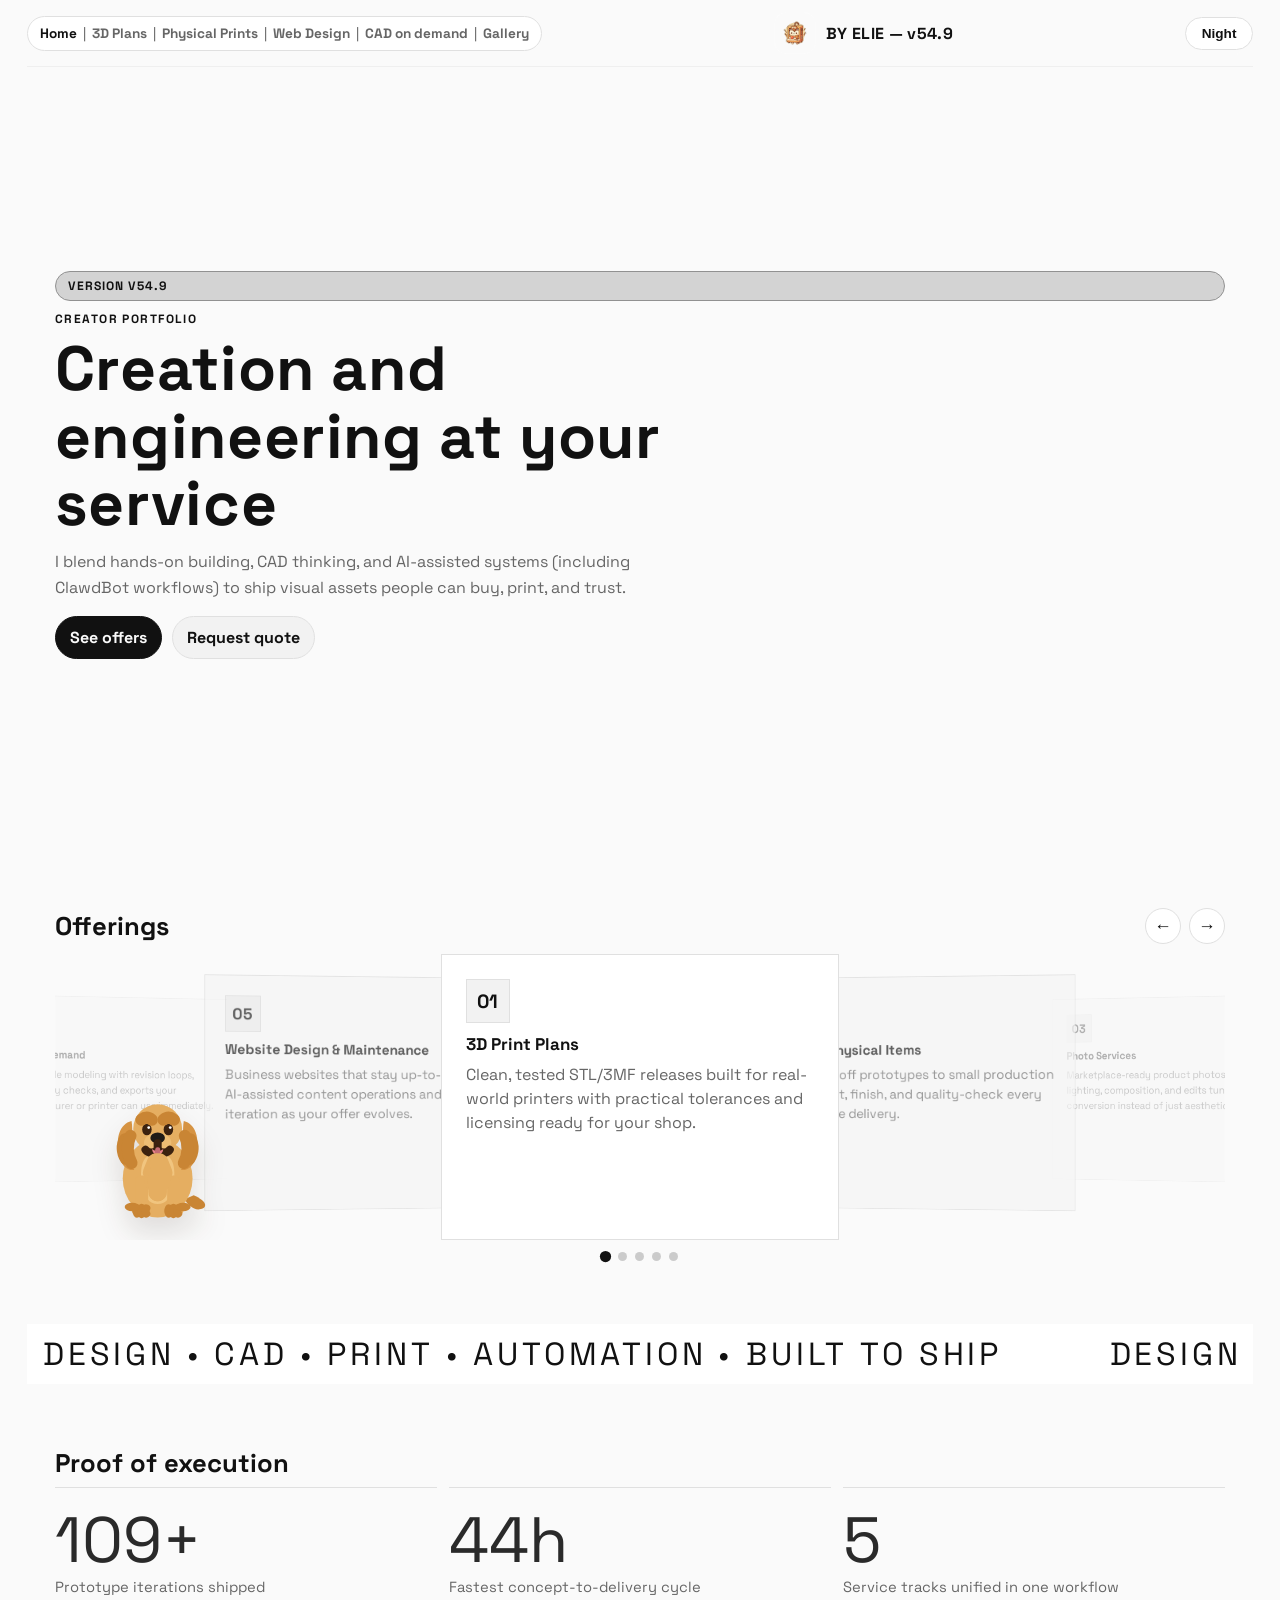
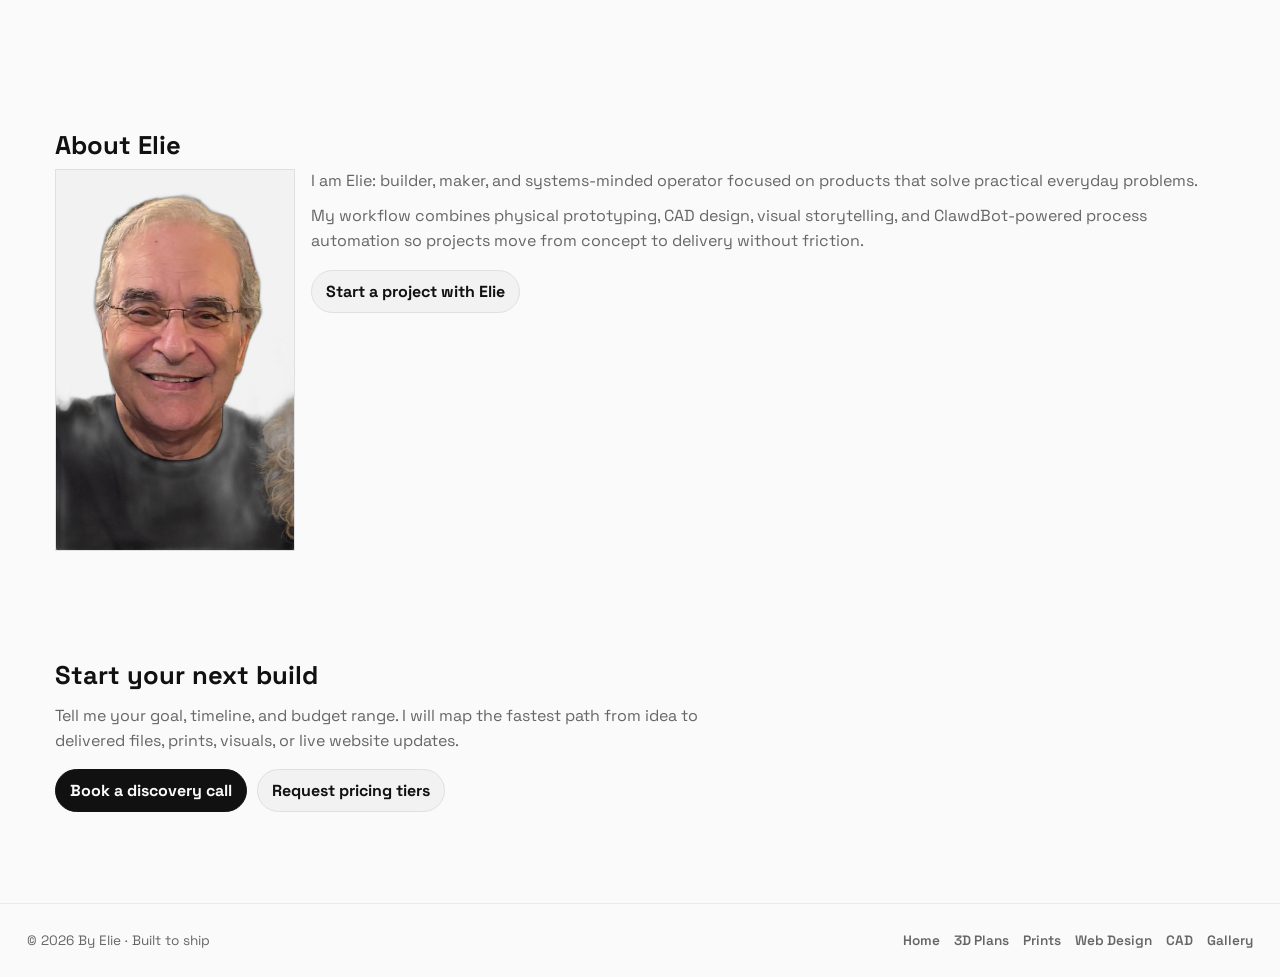
==== docs/index.html @ 4608c83d "byelie: refine spaniel pull path" ====
<!doctype html>
<html lang="en" data-theme="light">
<head>
  <meta charset="utf-8"/>
  <meta name="viewport" content="width=device-width,initial-scale=1"/>
  <title>By Elie | Creator Portfolio</title>
  <link rel="icon" type="image/png" sizes="512x512" href="./assets/byelie-logo.png" />
  <script>
    (() => {
      try {
        const saved = localStorage.getItem('byelie-theme');
        if (saved === 'light' || saved === 'dark') document.documentElement.dataset.theme = saved;
      } catch {}
    })();
  </script>
  <link rel="stylesheet" href="./shared.css?v=54.9"/>
  <link rel="stylesheet" href="./styles.css?v=54.9"/>
  <link rel="preconnect" href="https://fonts.googleapis.com">
  <link rel="preconnect" href="https://fonts.gstatic.com" crossorigin>
  <link href="https://fonts.googleapis.com/css2?family=Space+Grotesk:wght@400;500;600;700;800&display=swap" rel="stylesheet">
</head>
<body>
  <a class="skip-link" href="#main-content">Skip to content</a>
  <style>

    .brand { display:flex; align-items:center; gap:10px; }
    .site-logo { width:42px; height:42px; border-radius:12px; border:1px solid rgba(255,255,255,.22); object-fit:cover; }

    /* Hero entrance animation */
    @keyframes hero-fade-up{
      from{opacity:0;transform:translateY(18px)}
      to{opacity:1;transform:translateY(0)}
    }
    .hero .version-pill{animation:hero-fade-up .55s ease both;animation-delay:.05s}
    .hero .eyebrow{animation:hero-fade-up .55s ease both;animation-delay:.15s}
    .hero h1{animation:hero-fade-up .65s ease both;animation-delay:.26s}
    .hero .lead{animation:hero-fade-up .65s ease both;animation-delay:.4s}
    .hero .cta{animation:hero-fade-up .65s ease both;animation-delay:.55s}
    @media(prefers-reduced-motion:reduce){
      .hero .version-pill,.hero .eyebrow,.hero h1,.hero .lead,.hero .cta{animation:none}
    }
  </style>
  <header class="topbar shell">
    <nav class="version-switch" aria-label="Site navigation">
      <a class="is-active" href="./">Home</a> <span>|</span>
      <a href="./plans.html">3D Plans</a> <span>|</span>
      <a href="./prints.html">Physical Prints</a> <span>|</span>
      <a href="./web-design.html">Web Design</a> <span>|</span>
      <a href="./cad-design.html">CAD on demand</a> <span>|</span>
      <a href="./gallery.html">Gallery</a>
    </nav>
    <div class="brand"><img class="site-logo" src="./assets/byelie-logo.png" alt="By Elie logo" />BY ELIE — v54.9</div>
    <button class="theme-toggle" type="button" data-theme-toggle><span class="mode-light">Night</span><span class="mode-dark">Day</span></button>
  </header>
  <main id="main-content" class="shell">
    <section class="panel hero hero-home">
      <p class="version-pill" aria-label="Current version">Version v54.9</p>
      <p class="eyebrow">Creator Portfolio</p>
      <h1>Creation and engineering at your service</h1>
      <p class="lead">I blend hands-on building, CAD thinking, and AI-assisted systems (including ClawdBot workflows) to ship visual assets people can buy, print, and trust.</p>
      <div class="cta">
        <a class="btn primary" href="#offers">See offers</a>
        <a class="btn secondary" href="#contact">Request quote</a>
      </div>
    </section>
    <section id="offers" class="panel carousel" aria-label="Offerings carousel">
      <div class="carousel-head">
        <h2>Offerings</h2>
        <div class="carousel-controls">
          <button class="carousel-btn" data-offers-prev aria-label="Previous offering">&#8592;</button>
          <button class="carousel-btn" data-offers-next aria-label="Next offering">&#8594;</button>
        </div>
      </div>
      <div class="carousel-wrap" data-offers-wrap tabindex="0">
        <div class="carousel-track" data-offers-track>
          <article class="card carousel-item" data-offer-item data-href="./plans.html"><div class="service-logo" aria-hidden="true">01</div><h3>3D Print Plans</h3><p>Clean, tested STL/3MF releases built for real-world printers with practical tolerances and licensing ready for your shop.</p></article>
          <article class="card carousel-item" data-offer-item data-href="./prints.html"><div class="service-logo" aria-hidden="true">02</div><h3>Printed Physical Items</h3><p>From one-off prototypes to small production runs, I print, finish, and quality-check every part before delivery.</p></article>
          <article class="card carousel-item" data-offer-item data-href="./gallery.html"><div class="service-logo" aria-hidden="true">03</div><h3>Photo Services</h3><p>Marketplace-ready product photos with lighting, composition, and edits tuned for conversion instead of just aesthetics.</p></article>
          <article class="card carousel-item" data-offer-item data-href="./cad-design.html"><div class="service-logo" aria-hidden="true">04</div><h3>CAD on demand</h3><p>Idea-to-file modeling with revision loops, printability checks, and exports your manufacturer or printer can use immediately.</p></article>
          <article class="card carousel-item" data-offer-item data-href="./web-design.html"><div class="service-logo" aria-hidden="true">05</div><h3>Website Design & Maintenance</h3><p>Business websites that stay up-to-date with AI-assisted content operations and fast iteration as your offer evolves.</p></article>
        </div>
        <div class="carousel-companion" data-spaniel data-state="sleeping" aria-hidden="true">
          <svg class="spaniel-figure" viewBox="0 0 1024 1024" role="presentation" focusable="false" aria-hidden="true">
            <path d="M770 760 C860 800 875 845 820 860 C775 872 730 835 705 790 Z" fill="#C98534"/>
            <ellipse cx="512" cy="640" rx="250" ry="280" fill="#E5AE61"/>
            <path d="M420 500 C455 455 570 455 605 500 C650 560 635 720 585 790 C555 835 470 835 440 790 C390 720 375 560 420 500 Z" fill="#F1C57F"/>
            <circle cx="512" cy="285" r="175" fill="#E5AE61"/>
            <g class="spaniel-ear ear-leading">
              <path d="M325 230 C240 250 210 355 235 470 C250 540 285 585 345 580 C320 540 322 505 322 465 C322 390 338 305 325 230 Z" fill="#D69342"/>
              <path d="M278 360 C255 400 255 455 285 500" stroke="#C98534" stroke-width="12" fill="none" stroke-linecap="round"/>
              <path d="M318 335 C290 390 292 470 325 530" stroke="#C98534" stroke-width="12" fill="none" stroke-linecap="round"/>
            </g>
            <g class="spaniel-ear ear-trailing">
              <path d="M699 230 C784 250 814 355 789 470 C774 540 739 585 679 580 C704 540 702 505 702 465 C702 390 686 305 699 230 Z" fill="#D69342"/>
              <path d="M746 360 C769 400 769 455 739 500" stroke="#C98534" stroke-width="12" fill="none" stroke-linecap="round"/>
              <path d="M706 335 C734 390 732 470 699 530" stroke="#C98534" stroke-width="12" fill="none" stroke-linecap="round"/>
            </g>
            <ellipse cx="435" cy="290" rx="34" ry="42" fill="#3C220F"/>
            <ellipse cx="589" cy="290" rx="34" ry="42" fill="#3C220F"/>
            <circle cx="448" cy="276" r="10" fill="#ffffff"/>
            <circle cx="602" cy="276" r="10" fill="#ffffff"/>
            <path d="M395 220 Q435 190 470 220" stroke="#C98534" stroke-width="12" fill="none" stroke-linecap="round"/>
            <path d="M554 220 Q589 190 629 220" stroke="#C98534" stroke-width="12" fill="none" stroke-linecap="round"/>
            <ellipse cx="512" cy="385" rx="98" ry="72" fill="#EDBD74"/>
            <ellipse cx="512" cy="350" rx="52" ry="38" fill="#1F1B17"/>
            <path d="M512 388 L512 435" stroke="#3C220F" stroke-width="8" stroke-linecap="round"/>
            <path d="M512 435 C485 462 445 462 425 435" stroke="#3C220F" stroke-width="8" fill="none" stroke-linecap="round"/>
            <path d="M512 435 C539 462 579 462 599 435" stroke="#3C220F" stroke-width="8" fill="none" stroke-linecap="round"/>
            <path d="M472 430 C475 485 550 485 552 430 C535 448 490 448 472 430 Z" fill="#E9838B"/>
            <path d="M512 435 C510 450 510 465 512 478" stroke="#C46B73" stroke-width="5" fill="none" stroke-linecap="round"/>
            <rect x="352" y="620" width="92" height="250" rx="42" fill="#E5AE61"/>
            <rect x="580" y="620" width="92" height="250" rx="42" fill="#E5AE61"/>
            <ellipse cx="398" cy="870" rx="72" ry="40" fill="#E5AE61"/>
            <ellipse cx="626" cy="870" rx="72" ry="40" fill="#E5AE61"/>
            <path d="M365 855 Q355 875 365 892" stroke="#C98534" stroke-width="8" fill="none" stroke-linecap="round"/>
            <path d="M398 852 Q388 875 398 895" stroke="#C98534" stroke-width="8" fill="none" stroke-linecap="round"/>
            <path d="M431 855 Q421 875 431 892" stroke="#C98534" stroke-width="8" fill="none" stroke-linecap="round"/>
            <path d="M593 855 Q583 875 593 892" stroke="#C98534" stroke-width="8" fill="none" stroke-linecap="round"/>
            <path d="M626 852 Q616 875 626 895" stroke="#C98534" stroke-width="8" fill="none" stroke-linecap="round"/>
            <path d="M659 855 Q649 875 659 892" stroke="#C98534" stroke-width="8" fill="none" stroke-linecap="round"/>
            <ellipse cx="330" cy="845" rx="54" ry="30" fill="#C98534"/>
            <ellipse cx="694" cy="845" rx="54" ry="30" fill="#C98534"/>
            <path d="M500 525 L470 600 L505 585 L480 665 L522 648 L510 740" fill="none" stroke="#E5AE61" stroke-width="18" stroke-linecap="round" stroke-linejoin="round"/>
            <path d="M524 525 L554 600 L519 585 L544 665 L502 648 L514 740" fill="none" stroke="#E5AE61" stroke-width="18" stroke-linecap="round" stroke-linejoin="round"/>
          </svg>
          <span class="spaniel-z">z</span>
        </div>
      </div>
      <div class="carousel-dots" data-offers-dots aria-label="Offerings pagination"></div>
    </section>
    <section class="panel signature-strip" aria-label="By Elie signature statement">
      <div class="signature-marquee">
        <span>DESIGN&nbsp;•&nbsp;CAD&nbsp;•&nbsp;PRINT&nbsp;•&nbsp;AUTOMATION&nbsp;•&nbsp;BUILT&nbsp;TO&nbsp;SHIP&emsp;&emsp;&emsp;</span>
        <span aria-hidden="true">DESIGN&nbsp;•&nbsp;CAD&nbsp;•&nbsp;PRINT&nbsp;•&nbsp;AUTOMATION&nbsp;•&nbsp;BUILT&nbsp;TO&nbsp;SHIP&emsp;&emsp;&emsp;</span>
      </div>
    </section>
    <section class="panel metrics" id="proof">
      <h2>Proof of execution</h2>
      <div class="metrics-grid">
        <article class="metric"><span class="metric-value" data-count="120" data-suffix="+">0</span><span class="metric-label">Prototype iterations shipped</span></article>
        <article class="metric"><span class="metric-value" data-count="48" data-suffix="h">0</span><span class="metric-label">Fastest concept-to-delivery cycle</span></article>
        <article class="metric"><span class="metric-value" data-count="5" data-suffix="">0</span><span class="metric-label">Service tracks unified in one workflow</span></article>
      </div>
    </section>
    <section class="panel" id="about">
      <h2>About Elie</h2>
      <div class="about-grid">
        <img class="about-photo" src="./assets/elie-profile-nobg.png" alt="Portrait of Elie" loading="lazy" />
        <div class="about-text">
          <p>I am Elie: builder, maker, and systems-minded operator focused on products that solve practical everyday problems.</p>
          <p>My workflow combines physical prototyping, CAD design, visual storytelling, and ClawdBot-powered process automation so projects move from concept to delivery without friction.</p>
          <div class="cta"><a class="btn secondary" href="#contact">Start a project with Elie</a></div>
        </div>
      </div>
    </section>
    <section class="panel" id="contact">
      <h2>Start your next build</h2>
      <p class="lead">Tell me your goal, timeline, and budget range. I will map the fastest path from idea to delivered files, prints, visuals, or live website updates.</p>
      <div class="cta"><a class="btn primary" href="mailto:">Book a discovery call</a><a class="btn secondary" href="./plans.html">Request pricing tiers</a></div>
    </section>
  </main>
  <footer class="site-footer">
    <div class="shell">
      <p class="footer-note">© 2026 By Elie &middot; Built to ship</p>
      <nav class="footer-nav" aria-label="Footer navigation">
        <a href="./">Home</a>
        <a href="./plans.html">3D Plans</a>
        <a href="./prints.html">Prints</a>
        <a href="./web-design.html">Web Design</a>
        <a href="./cad-design.html">CAD</a>
        <a href="./gallery.html">Gallery</a>
      </nav>
    </div>
  </footer>
  <script>
    const root=document.documentElement;
    const key='byelie-theme';
    const btn=document.querySelector('[data-theme-toggle]');
    btn?.addEventListener('click',()=>{
      root.dataset.theme=root.dataset.theme==='light'?'dark':'light';
      localStorage.setItem(key,root.dataset.theme);
    });

    const offersWrap=document.querySelector('[data-offers-wrap]');
    const offersTrack=document.querySelector('[data-offers-track]');
    const offerItems=Array.from(document.querySelectorAll('[data-offer-item]'));
    const offersDots=document.querySelector('[data-offers-dots]');
    const prevBtn=document.querySelector('[data-offers-prev]');
    const nextBtn=document.querySelector('[data-offers-next]');
    const spaniel=document.querySelector('[data-spaniel]');
    const spanielSleepText=spaniel?.querySelector('.spaniel-z');

    if(offersWrap && offersTrack && offerItems.length){
      offersWrap.classList.add('is-enhanced');
      let activeIndex=0;
      const total=offerItems.length;
      let currentProfile=null;
      const wrapIndex=(n)=>((n%total)+total)%total;
      const relOffset=(index)=>{
        let d=index-activeIndex;
        if(d>total/2) d-=total;
        if(d<-total/2) d+=total;
        return d;
      };

      const updateDots=()=> {
        offersDots?.querySelectorAll('.carousel-dot').forEach((dot,i)=>{
          const on=i===activeIndex;
          dot.classList.toggle('is-active',on);
          dot.setAttribute('aria-current',on?'true':'false');
        });
      };

      const profile=()=>{
        const wrapWidth=Math.max(offersWrap.clientWidth,280);
        const viewportHeight=window.innerHeight||900;
        const compact=wrapWidth<560;
        const medium=wrapWidth<900;
        const cardWidth=compact
          ? Math.max(240,wrapWidth-20)
          : medium
            ? Math.min(Math.max(wrapWidth*0.64,300),wrapWidth-48)
            : Math.min(Math.max(wrapWidth*0.34,320),620);
        const cardHeight=Math.round(
          Math.min(
            Math.max(cardWidth*(compact?0.82:0.72),240),
            viewportHeight*(compact?0.42:0.5),
            medium?360:430
          )
        );
        offersWrap.style.setProperty('--carousel-card-width',`${Math.round(cardWidth)}px`);
        offersWrap.style.setProperty('--carousel-card-height',`${cardHeight}px`);
        offersWrap.style.setProperty('--carousel-height',`${cardHeight}px`);
        offersWrap.style.setProperty('--carousel-perspective',`${Math.max(1200,Math.round(wrapWidth*2.6))}px`);
        return {
          wrapWidth,
          cardWidth,
          cardHeight,
          spanielWidth:Math.round(Math.min(Math.max(cardHeight*.62,84),188)),
          tx:Math.round(Math.min(wrapWidth*(compact?0.34:medium?0.33:0.29),cardWidth*(compact?0.42:medium?0.56:0.72))),
          tz:Math.round(Math.min(Math.max(cardWidth*(compact?0.2:medium?0.25:0.33),72),220)),
          ry:compact?12:medium?16:18,
          scStep:compact?0.1:medium?0.12:0.15,
          minScale:compact?0.76:medium?0.68:0.62,
          minOpacity:compact?0.26:0.2,
          maxDepth:compact?1:2
        };
      };

      const render=()=>{
        const p=profile();
        currentProfile=p;
        offersTrack.style.transform='none';
        offerItems.forEach((item,index)=>{
          const off=relOffset(index);
          const abs=Math.abs(off);
          const tx=off*p.tx;
          const tz=-abs*p.tz;
          const ry=off*-p.ry;
          const sc=Math.max(p.minScale,1-abs*p.scStep);
          item.style.transform=`translateX(-50%) translateX(${tx}px) translateZ(${tz}px) rotateY(${ry}deg) scale(${sc})`;
          item.style.opacity=abs>p.maxDepth?'0':String(Math.max(p.minOpacity,1-abs*.34));
          item.style.zIndex=String(40-abs*10);
          item.classList.toggle('is-active',off===0);
        });
        updateDots();
      };

      const motionQuery=window.matchMedia('(prefers-reduced-motion: reduce)');
      let companionStopped=false;
      let companionAnimating=false;
      let companionTimer=null;
      const companionTimeouts=new Set();
      const queueCompanion=(fn,delay)=>{
        const id=window.setTimeout(()=>{
          companionTimeouts.delete(id);
          fn();
        },delay);
        companionTimeouts.add(id);
        return id;
      };
      const clearCompanionTimeouts=()=>{
        companionTimeouts.forEach((id)=>window.clearTimeout(id));
        companionTimeouts.clear();
      };
      const setSpanielState=(state)=>{
        if(!spaniel) return;
        spaniel.dataset.state=state;
      };
      const setSpanielSleepUi=({showText=false,canWake=false,text='Zzzz'}={})=>{
        if(!spaniel) return;
        spaniel.dataset.showSleepText=showText?'true':'false';
        spaniel.dataset.canWake=canWake?'true':'false';
        if(spanielSleepText) spanielSleepText.textContent=text;
      };
      const setSpanielX=(value)=>{
        if(!spaniel) return;
        spaniel.style.setProperty('--companion-x',`${Math.round(value)}px`);
      };
      const restSpaniel=({showText=false,canWake=false}={})=>{
        clearCompanionTimeouts();
        companionAnimating=false;
        setSpanielX(0);
        setSpanielState('sleeping');
        setSpanielSleepUi({showText,canWake});
      };
      const stopSpaniel=()=>{
        if(companionStopped) return;
        companionStopped=true;
        if(companionTimer!==null){
          window.clearInterval(companionTimer);
          companionTimer=null;
        }
        restSpaniel({showText:true,canWake:true});
      };
      const wakeSpaniel=()=>{
        if(!spaniel || !companionStopped) return;
        companionStopped=false;
        setSpanielSleepUi({showText:false,canWake:false});
        if(companionTimer===null && !motionQuery.matches){
          companionTimer=window.setInterval(runSpanielCycle,5000);
        }
        runSpanielCycle();
      };

      const setActive=(i)=>{
        activeIndex=wrapIndex(i);
        render();
      };

      /* Build dots */
      if(offersDots){
        offersDots.innerHTML='';
        offerItems.forEach((item,index)=>{
          const dot=document.createElement('button');
          dot.type='button';
          dot.className='carousel-dot';
          const label=item.querySelector('h3')?.textContent||`offer ${index+1}`;
          dot.setAttribute('aria-label',`Show ${label}`);
          dot.addEventListener('click',()=>setActive(index));
          offersDots.append(dot);
        });
      }

      prevBtn?.addEventListener('click',()=>setActive(activeIndex-1));
      nextBtn?.addEventListener('click',()=>setActive(activeIndex+1));

      /* Keyboard navigation */
      offersWrap.addEventListener('keydown',(e)=>{
        if(e.key==='ArrowLeft'){e.preventDefault();setActive(activeIndex-1);}
        if(e.key==='ArrowRight'){e.preventDefault();setActive(activeIndex+1);}
      });

      let wheelDeltaX=0;
      let wheelResetTimer=null;
      const carouselInView=()=>{
        const r=offersWrap.getBoundingClientRect();
        const vh=window.innerHeight||document.documentElement.clientHeight;
        return r.top < vh*0.8 && r.bottom > vh*0.2;
      };
      const spanielPushX=()=>{
        const p=currentProfile || profile();
        const baseLeft=14;
        const centerCardLeft=(p.wrapWidth-p.cardWidth)/2;
        const targetLeft=Math.min(
          p.wrapWidth-p.spanielWidth-baseLeft-8,
          Math.max(baseLeft,centerCardLeft-p.spanielWidth+12)
        );
        return Math.max(0,targetLeft-baseLeft);
      };
      const runSpanielCycle=()=>{
        if(!spaniel || companionStopped || companionAnimating || motionQuery.matches || document.hidden || !carouselInView()) return;
        companionAnimating=true;
        setSpanielState('pulling');
        setSpanielSleepUi({showText:false,canWake:false});
        setSpanielX(spanielPushX());
        queueCompanion(()=>{
          if(companionStopped) return;
          setSpanielState('dragging');
          setActive(activeIndex+1);
          setSpanielX(0);
        },1020);
        queueCompanion(()=>{
          companionAnimating=false;
          setSpanielState('sleeping');
        },1480);
      };
      spaniel?.addEventListener('pointerdown',(e)=>{
        if(!companionStopped) return;
        e.preventDefault();
        e.stopPropagation();
        wakeSpaniel();
      });
      spaniel?.addEventListener('touchstart',(e)=>{
        if(!companionStopped) return;
        e.preventDefault();
        e.stopPropagation();
        wakeSpaniel();
      },{passive:false});
      offersWrap.addEventListener('wheel',(e)=>{
        if(!carouselInView()) return;
        const mostlyHorizontal = Math.abs(e.deltaX) > Math.abs(e.deltaY) * 1.35;
        const horizontalIntent = mostlyHorizontal || (e.shiftKey && Math.abs(e.deltaY)>0);
        if(!horizontalIntent) return;
        e.preventDefault();
        wheelDeltaX += mostlyHorizontal ? e.deltaX : e.deltaY;
        if(Math.abs(wheelDeltaX) > 34){
          setActive(activeIndex + (wheelDeltaX > 0 ? 1 : -1));
          wheelDeltaX = 0;
        }
        clearTimeout(wheelResetTimer);
        wheelResetTimer=setTimeout(()=>{wheelDeltaX=0;},120);
      },{passive:false});

      let touchStartX=null;
      offersWrap.addEventListener('touchstart',(e)=>{touchStartX=e.touches[0]?.clientX??null;},{passive:true});
      offersWrap.addEventListener('touchstart',(e)=>{
        if(!e.target.closest('[data-spaniel]')) stopSpaniel();
      },{passive:true});
      offersWrap.addEventListener('touchend',(e)=>{
        if(touchStartX===null) return;
        const endX=e.changedTouches[0]?.clientX??touchStartX;
        const dx=endX-touchStartX;
        if(Math.abs(dx)>32) setActive(activeIndex+(dx<0?1:-1));
        touchStartX=null;
      },{passive:true});

      /* Mouse / pointer drag (desktop) */
      let pointerStartX=null;
      let pointerDragging=false;
      let dragMoved=false;
      offersWrap.addEventListener('pointerdown',(e)=>{
        if(e.pointerType==='mouse' && e.button!==0) return;
        if(!e.target.closest('[data-spaniel]')) stopSpaniel();
        pointerStartX=e.clientX;
        pointerDragging=true;
        dragMoved=false;
        offersWrap.classList.add('is-dragging');
      });
      offersWrap.addEventListener('pointermove',(e)=>{
        if(!pointerDragging || pointerStartX===null) return;
        const dx=e.clientX-pointerStartX;
        if(Math.abs(dx)>8) dragMoved=true;
      });
      offersWrap.addEventListener('pointerup',(e)=>{
        if(!pointerDragging || pointerStartX===null) return;
        const dx=e.clientX-pointerStartX;
        if(Math.abs(dx)>28) setActive(activeIndex+(dx<0?1:-1));
        pointerStartX=null;
        pointerDragging=false;
        offersWrap.classList.remove('is-dragging');
      });
      offersWrap.addEventListener('pointerleave',()=>{
        pointerStartX=null;
        pointerDragging=false;
        offersWrap.classList.remove('is-dragging');
      });
      offersWrap.addEventListener('pointercancel',()=>{
        pointerStartX=null;
        pointerDragging=false;
        offersWrap.classList.remove('is-dragging');
      });

      offerItems.forEach((item, index)=>{
        item.addEventListener('click',(e)=>{
          if(dragMoved) return;
          const off=relOffset(index);
          if(off !== 0) {
            e.preventDefault();
            setActive(index);
            return;
          }
          const interactive=e.target.closest('a,button,input,textarea,select,label');
          if(interactive) return;
          const href=item.dataset.href || item.querySelector('a[href]')?.getAttribute('href');
          if(href) window.location.href=href;
        });
      });

      window.addEventListener('resize',render);
      if('ResizeObserver' in window){
        const resizeObserver=new ResizeObserver(render);
        resizeObserver.observe(offersWrap);
      }
      render();
      setSpanielSleepUi({showText:false,canWake:false});
      if(spaniel && !motionQuery.matches){
        companionTimer=window.setInterval(runSpanielCycle,5000);
      } else {
        restSpaniel();
      }
    }

    const metricEls=[...document.querySelectorAll('.metric-value')];
    if(metricEls.length){
      const runCounter=(el)=>{
        const target=parseInt(el.dataset.count||'0',10);
        const suffix=el.dataset.suffix||'';
        const duration=900;
        const start=performance.now();
        const tick=(now)=>{
          const p=Math.min(1,(now-start)/duration);
          const eased=1-Math.pow(1-p,3);
          el.textContent=`${Math.round(target*eased)}${suffix}`;
          if(p<1) requestAnimationFrame(tick);
        };
        requestAnimationFrame(tick);
      };
      const io=new IntersectionObserver((entries)=>{
        entries.forEach((entry)=>{
          if(!entry.isIntersecting) return;
          runCounter(entry.target);
          io.unobserve(entry.target);
        });
      },{threshold:.45});
      metricEls.forEach((el)=>io.observe(el));
    }
  </script>
</body></html>
---- docs/shared.css ----
:root {
  --bg:#0e0e0e;
  --surface:#1c1c1c;
  --surface-2:#252525;
  --text:#f0f0f0;
  --muted:#a8a8a8;
  --line:#303030;
  --brand:#f0f0f0;
  --brand-2:#909090;
  --accent:#252525;
  --btn-primary-fg:#0e0e0e;
  --radius:0;
  --page-gutter:clamp(12px,2.1vw,28px);
  --panel-inline:clamp(16px,2.2vw,28px);
  --panel-block:clamp(24px,5dvh,60px);
  --hero-min-height:clamp(420px,calc(100dvh - 118px),760px);
}
html[data-theme="light"]{
  --bg:#fafafa;
  --surface:#ffffff;
  --surface-2:#f2f2f2;
  --text:#111111;
  --muted:#666666;
  --line:#e0e0e0;
  --brand:#111111;
  --brand-2:#666666;
  --accent:#e0e0e0;
  --btn-primary-fg:#ffffff;
}
*{box-sizing:border-box}
html,body{max-width:100%;overflow-x:clip}
body{
  margin:0;
  font-family:"Space Grotesk",Inter,ui-sans-serif,system-ui,-apple-system,sans-serif;
  color:var(--text);
  background:var(--bg);
}
.panel{
  padding:var(--panel-block) var(--panel-inline);
}
.panel > *{position:relative;z-index:1}
.skip-link{position:absolute;left:12px;top:-42px;z-index:99;background:var(--text);color:var(--bg);padding:8px 12px;border-radius:999px;text-decoration:none;font-weight:700}
.skip-link:focus{top:10px}
.shell{width:min(1480px,calc(100dvw - (var(--page-gutter) * 2)));margin:auto}
.topbar{
  position:sticky;top:0;z-index:20;
  display:flex;gap:10px;align-items:center;justify-content:space-between;
  padding:12px 0;
  backdrop-filter:blur(10px);
  background:color-mix(in srgb,var(--bg) 76%,transparent);
  border-bottom:1px solid color-mix(in srgb,var(--line) 45%,transparent);
}
.brand{font-weight:800;letter-spacing:.02em}
.version-switch,.theme-toggle{border:1px solid var(--line);border-radius:999px;background:var(--surface);padding:8px 12px;font-size:.85rem;color:var(--text)}
.version-switch{display:inline-flex;gap:6px;align-items:center}
.version-switch a{text-decoration:none;color:var(--muted);font-weight:700}
.version-switch a.is-active{color:var(--brand)}
.version-switch span{color:var(--muted)}

html[data-theme="light"] .mode-dark { display: none; }
html[data-theme="dark"] .mode-light { display: none; }
.theme-toggle { font-weight: 700; width: 68px; text-align: center; }

main{padding:clamp(12px,2dvh,18px) 0 clamp(30px,5dvh,42px);display:grid;gap:clamp(14px,2dvh,20px)}
.eyebrow{margin:0 0 8px;font-size:.75rem;text-transform:uppercase;letter-spacing:.12em;color:var(--brand);font-weight:800}
.version-pill{
  margin:0 0 10px;
  display:inline-flex;
  align-items:center;
  gap:6px;
  padding:6px 12px;
  border-radius:999px;
  border:1px solid color-mix(in srgb,var(--brand) 38%,var(--line));
  background:color-mix(in srgb,var(--brand) 14%,var(--surface-2));
  color:var(--text);
  font-size:.76rem;
  font-weight:800;
  letter-spacing:.08em;
  text-transform:uppercase;
}
h1{margin:0;line-height:1.08;font-size:clamp(2rem,4vw,3.2rem);max-width:18ch}
h2{margin:0 0 8px;font-size:clamp(1.25rem,2vw,1.8rem)}
.lead{margin:12px 0 0;color:var(--muted);max-width:68ch;line-height:1.58}
.cta{display:flex;gap:10px;flex-wrap:wrap;margin-top:16px}
.btn{display:inline-flex;text-decoration:none;padding:10px 14px;border-radius:999px;border:1px solid var(--line);font-weight:700;transition:transform .14s ease,box-shadow .14s ease,background-color .14s ease}
.btn.primary{
  background-color:var(--text);
  color:var(--bg);
  border-color:var(--text);
}
.btn.secondary{background:var(--surface-2);color:var(--text)}
.btn:hover{transform:translateY(-1px);box-shadow:0 10px 22px rgba(0,0,0,.15)}
.grid{display:grid;gap:12px;grid-template-columns:repeat(2,1fr)}
.carousel-head{display:flex;align-items:center;justify-content:space-between;gap:10px;margin-bottom:10px}
.carousel-head h2{margin:0}
.carousel-controls{display:flex;gap:8px;justify-content:flex-end}
.carousel-btn{
  display:inline-flex;align-items:center;justify-content:center;
  width:36px;height:36px;padding:0;
  border-radius:999px;
  border:1px solid var(--line);
  background:var(--surface);
  color:var(--text);
  font-size:1.1rem;
  cursor:pointer;
  transition:transform .14s ease,background-color .14s ease,box-shadow .14s ease;
}
.carousel-btn:hover{background:var(--surface-2);transform:translateY(-1px);box-shadow:0 4px 14px rgba(0,0,0,.14)}
.carousel-wrap{
  position:relative;
  overflow-x:auto;
  overflow-y:hidden;
  touch-action:pan-y;
  -webkit-overflow-scrolling:touch;
  cursor:grab;
}
.carousel-wrap.is-dragging{cursor:grabbing;}
.carousel-track{
  display:flex;
  gap:12px;
  width:max-content;
  min-width:100%;
  padding:0 2px;
}
.carousel-item{
  position:relative;
  width:var(--carousel-card-width,min(440px,calc(100% - 20px)));
  max-width:var(--carousel-card-width,min(440px,calc(100% - 20px)));
  min-height:var(--carousel-card-height,220px);
  transition:transform .42s cubic-bezier(.22,.65,.2,1),opacity .24s ease,filter .24s ease;
  pointer-events:auto;
  flex:0 0 var(--carousel-card-width,min(440px,calc(100% - 20px)));
  transform-origin:50% 40%;
  text-decoration:none;
  color:inherit;
  cursor:pointer;
}
.carousel-wrap.is-enhanced{
  height:var(--carousel-height,clamp(240px,52vw,340px));
  perspective:var(--carousel-perspective,1700px);
  transform-style:preserve-3d;
  overflow:hidden;
  isolation:isolate;
}
.carousel-wrap.is-enhanced .carousel-track{
  position:relative;
  height:100%;
  width:100%;
  transform-style:preserve-3d;
  display:block;
  min-width:0;
  padding:0;
}
.carousel-wrap.is-enhanced .carousel-item{
  position:absolute;
  top:0;
  left:50%;
  height:100%;
  min-height:0;
  pointer-events:none;
  flex:none;
}
.carousel-wrap.is-enhanced .carousel-item.is-active{pointer-events:auto}
.carousel-wrap.is-enhanced .carousel-companion{
  position:absolute;
  left:14px;
  bottom:8px;
  width:clamp(84px,calc(var(--carousel-card-height,220px) * .62),188px);
  height:clamp(68px,calc(var(--carousel-card-height,220px) * .5),150px);
  transform:translate3d(var(--companion-x,0px),0,0);
  transition:transform .42s cubic-bezier(.22,.65,.2,1),opacity .24s ease;
  transform-origin:18% 88%;
  z-index:55;
  pointer-events:none;
  overflow:visible;
}
.carousel-wrap.is-enhanced .carousel-companion[data-state="pulling"]{
  transition-duration:.63s,.24s;
}
.carousel-wrap.is-enhanced .carousel-companion[data-state="dragging"]{
  transition-duration:.42s,.24s;
}
.carousel-wrap.is-enhanced .carousel-companion[data-can-wake="true"]{
  pointer-events:auto;
  cursor:pointer;
}
.carousel-companion .spaniel-figure{
  display:block;
  width:100%;
  height:100%;
  overflow:visible;
  object-fit:contain;
  object-position:left bottom;
  filter:drop-shadow(0 16px 14px rgba(40,24,10,.12));
}
.carousel-companion .spaniel-figure *{
  vector-effect:non-scaling-stroke;
}
.carousel-companion .spaniel-ear{
  transform-box:fill-box;
  transform-origin:18% 10%;
}
.carousel-companion .spaniel-ear.ear-trailing{
  transform-origin:14% 10%;
}
.carousel-companion[data-state="dragging"] .spaniel-ear.ear-trailing{
  animation:spaniel-ear-flick .42s ease-in-out both;
}
.carousel-companion .spaniel-z{
  position:absolute;
  right:-2%;
  top:6%;
  font-size:clamp(.86rem,1.8vw,1.12rem);
  font-weight:800;
  letter-spacing:.08em;
  color:color-mix(in srgb,var(--brand) 72%,white 28%);
  opacity:0;
}
.carousel-companion[data-state="sleeping"][data-show-sleep-text="true"] .spaniel-z{
  opacity:1;
}
.carousel-companion[data-state="pulling"] .spaniel-z,
.carousel-companion[data-state="dragging"] .spaniel-z,
.carousel-companion[data-state="returning"] .spaniel-z{
  opacity:0;
}
@keyframes spaniel-ear-flick{
  0%{transform:rotate(0deg)}
  50%{transform:rotate(-78deg) translateY(-6px)}
  100%{transform:rotate(0deg)}
}
.carousel-item .btn{margin-top:12px}
.carousel-item.is-active{pointer-events:auto}
.carousel-item:not(.is-active){filter:saturate(.88) brightness(.96)}
.carousel-item:focus-visible{outline:2px solid color-mix(in srgb,var(--brand) 70%,white 30%);outline-offset:2px}
.card-link-label{
  margin:12px 0 0;
  font-weight:800;
  letter-spacing:.01em;
  color:color-mix(in srgb,var(--brand) 82%,var(--text) 18%);
}
.carousel-item,.carousel-item *{-webkit-user-select:none;user-select:none}
.no-select,.no-select *{-webkit-user-select:none!important;user-select:none!important}
.carousel-dots{display:flex;gap:8px;justify-content:center;margin-top:12px}
.carousel-dot{
  width:9px;
  height:9px;
  padding:0;
  border-radius:999px;
  border:0;
  background:color-mix(in srgb,var(--muted) 45%,transparent);
  opacity:.7;
  transition:transform .16s ease,opacity .16s ease,background-color .16s ease;
  cursor:pointer;
}
.carousel-dot.is-active{opacity:1;transform:scale(1.25);background:var(--brand)}
.card{
  padding:24px;
  background:var(--surface);
  border:1px solid var(--line);
}
.card h3{margin:0 0 8px;font-size:1.06rem}
.card p{margin:0;color:var(--muted);line-height:1.5}
.card .btn{margin-top:10px}
.service-logo{
  width:44px;height:44px;border-radius:0;
  display:inline-flex;align-items:center;justify-content:center;
  margin-bottom:10px;font-size:1.2rem;font-weight:700;
  background:var(--surface-2);
  border:1px solid var(--line);
  color:var(--brand);
  letter-spacing:.04em;
}
.about-grid{display:grid;grid-template-columns:240px 1fr;gap:16px;align-items:start}
.about-photo{width:100%;border-radius:0;border:1px solid var(--line);display:block;background:var(--surface-2)}
.about-text p{margin:0 0 10px;color:var(--muted);line-height:1.55}
.hero{position:relative;overflow:hidden;min-height:var(--hero-min-height);display:flex;flex-direction:column;justify-content:center}
.footer-note{font-size:.85rem;color:var(--muted);margin:0}
.site-footer{
  border-top:1px solid color-mix(in srgb,var(--line) 55%,transparent);
  padding:28px 0;
  position:relative;
  z-index:1;
  margin-top:4px;
}
.site-footer .shell{
  display:flex;
  align-items:center;
  justify-content:space-between;
  gap:12px;
  flex-wrap:wrap;
}
.footer-nav{display:flex;gap:14px;flex-wrap:wrap}
.footer-nav a{text-decoration:none;color:var(--muted);font-size:.85rem;font-weight:600;transition:color .14s ease}
.footer-nav a:hover{color:var(--text)}
a:focus-visible,button:focus-visible{outline:2px solid color-mix(in srgb,var(--brand) 75%,white 25%);outline-offset:2px}
@media (max-width:840px){
  html,body{overflow-x:hidden}
  .panel{padding:14px}
  .grid{grid-template-columns:1fr}
  .about-grid{grid-template-columns:1fr}
  .carousel-head{flex-direction:column;align-items:flex-start;gap:8px}
  .carousel-controls{width:100%;justify-content:flex-start}
  .topbar{flex-wrap:wrap;gap:8px;padding:10px 0;align-items:flex-start}
  .version-switch{flex:1 1 100%;max-width:100%;overflow-x:auto;-webkit-overflow-scrolling:touch;white-space:nowrap}
  .theme-toggle{margin-left:auto}
  .brand{font-size:.95rem;max-width:calc(100% - 96px);overflow:hidden;text-overflow:ellipsis;white-space:nowrap}
  .panel,.card,.carousel-wrap,.carousel-item{min-width:0}
  .lead,.card p,h1{overflow-wrap:anywhere}
}
@media (prefers-reduced-motion:reduce){*,*::before,*::after{transition-duration:.01ms!important;animation-duration:.01ms!important;scroll-behavior:auto!important}}
.carousel{position:relative;overflow:hidden}

.hero h1{
  font-family:"Space Grotesk",sans-serif;
  font-size:clamp(2.4rem,6.5vw,5.4rem);
  letter-spacing:.01em;
}
.hero .lead{max-width:62ch}

.signature-strip{
  padding:10px 16px;
  overflow:hidden;
  border-color:var(--line);
  background:var(--surface);
}
.signature-marquee{
  display:flex;
  width:max-content;
  margin:0;
  font-family:"Space Grotesk",sans-serif;
  font-size:clamp(1.2rem,3.6vw,2rem);
  letter-spacing:.12em;
  white-space:nowrap;
  animation:signature-slide 22s linear infinite;
}
@keyframes signature-slide{
  from{transform:translateX(0)}
  to{transform:translateX(-50%)}
}

.metrics-grid{
  display:grid;
  grid-template-columns:repeat(3,minmax(0,1fr));
  gap:12px;
}
.metric{
  background:transparent;
  padding:24px 0;
  border-top:1px solid var(--line);
}
.metric-value{
  display:block;
  font-family:"Space Grotesk",sans-serif;
  font-size:clamp(2.2rem,5vw,4rem);
  line-height:.9;
  color:color-mix(in srgb,var(--text) 88%,var(--accent) 12%);
}
.metric-label{
  display:block;
  margin-top:8px;
  color:var(--muted);
  font-size:.92rem;
  line-height:1.35;
}

@media (max-width:840px){
  .metrics-grid{grid-template-columns:1fr}
  .signature-marquee{animation-duration:14s}
  .site-footer .shell{flex-direction:column;align-items:flex-start}
}
---- docs/styles.css ----
body .hero{
  background:var(--bg);
}
.hero-home h1{
  font-size:clamp(1.8rem,4.875vw,4.05rem);
}
.hero-home .cta .btn{
  position:relative;
  overflow:hidden;
  isolation:isolate;
  transition:transform .24s ease,box-shadow .24s ease,border-color .24s ease;
}
.hero-home .cta .btn::before{
  content:"";
  position:absolute;
  inset:-1px auto -1px -30%;
  width:40%;
  background:linear-gradient(90deg,transparent,rgba(255,255,255,.3),transparent);
  transform:translateX(-170%) skewX(-18deg);
  transition:transform .45s ease;
  pointer-events:none;
}
.hero-home .cta .btn:hover{
  transform:translateY(-3px) scale(1.03);
  box-shadow:0 14px 28px rgba(0,0,0,.16);
}
.hero-home .cta .btn:hover::before{
  transform:translateX(420%) skewX(-18deg);
}
@media (prefers-reduced-motion:reduce){
  .hero-home .cta .btn::before{
    display:none;
  }
}
body .grid{grid-template-columns:repeat(2,minmax(0,1fr));}
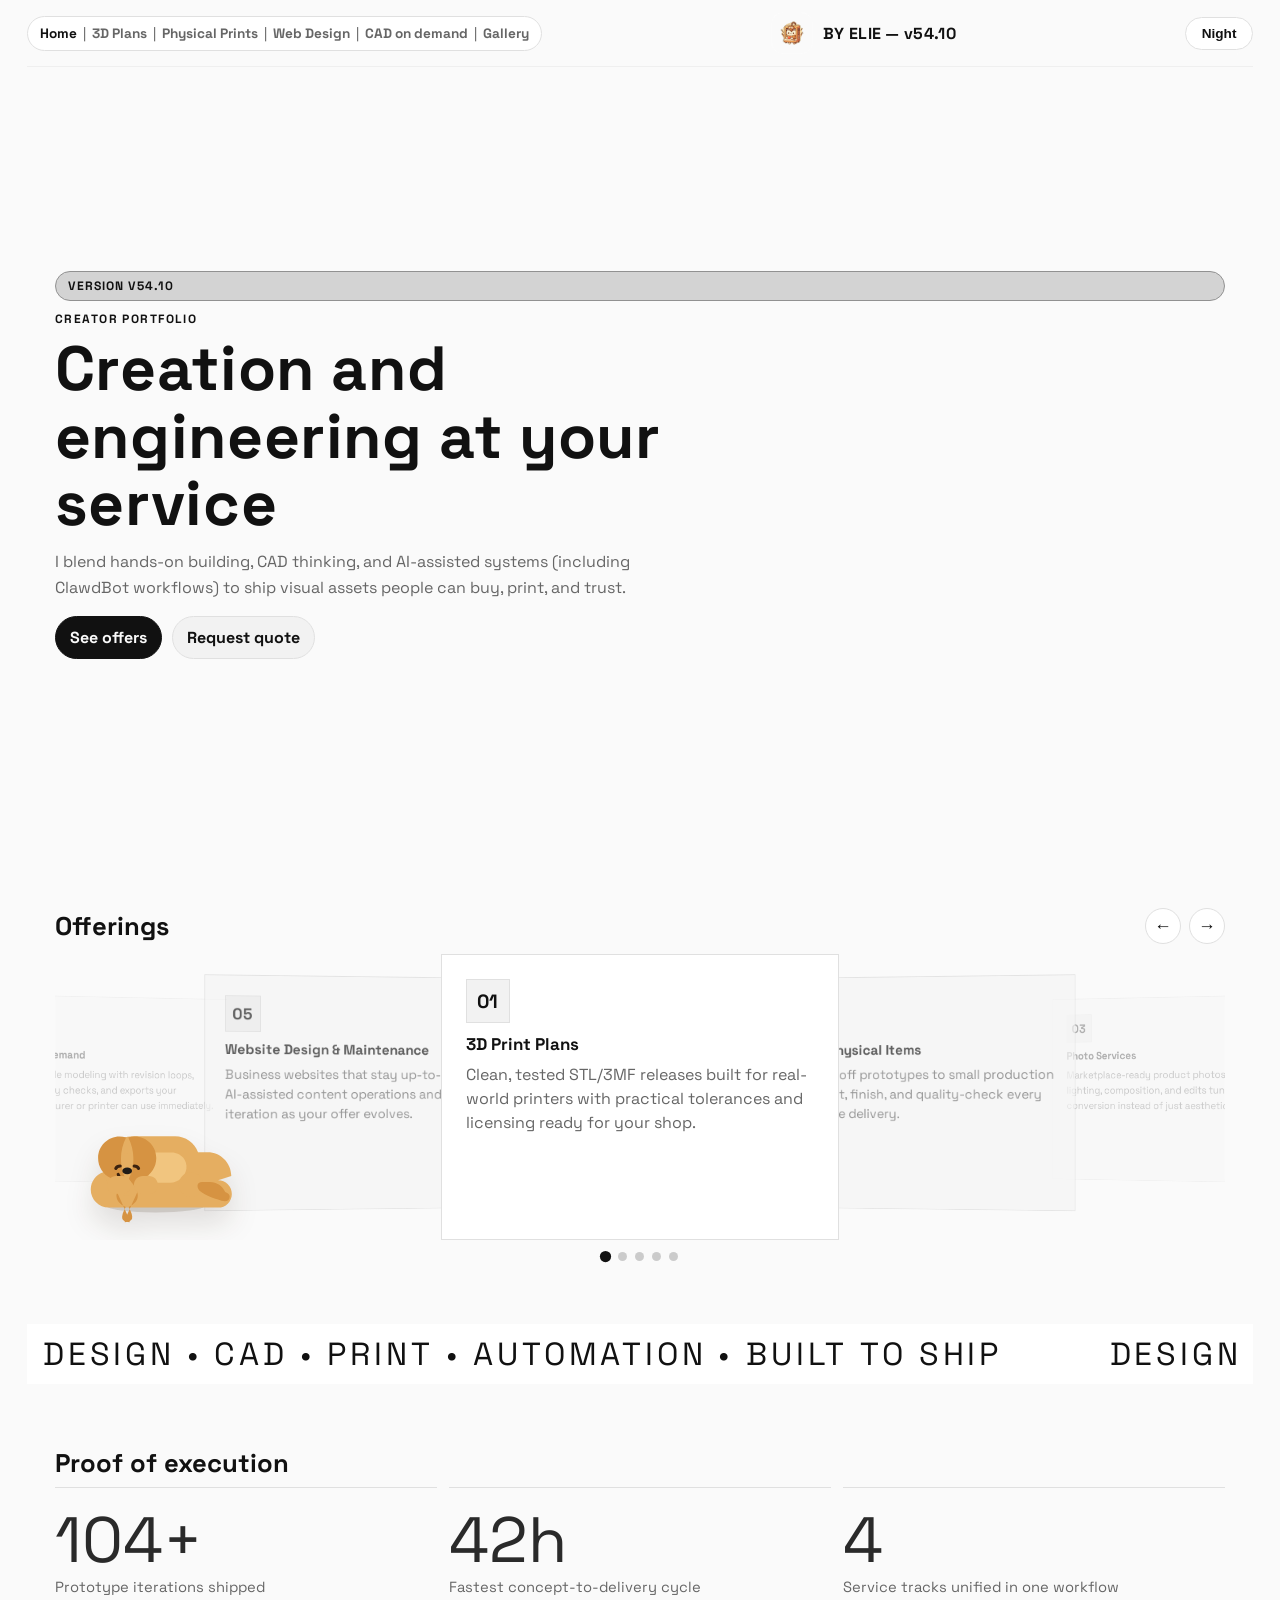
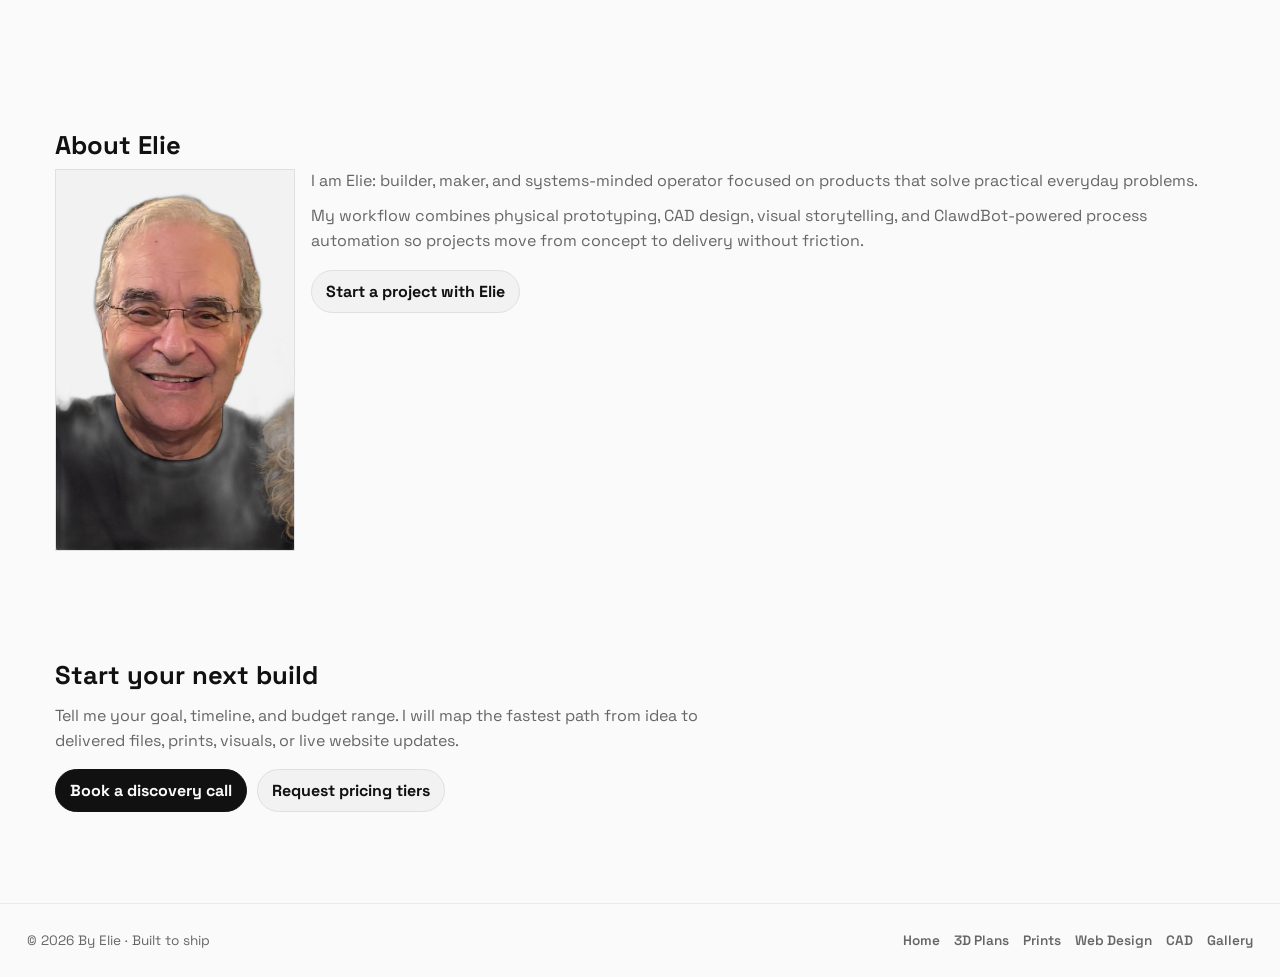
==== commit 39502845: "byelie: add sleeping spaniel morph" ====
--- a/docs/index.html
+++ b/docs/index.html
@@ -13,8 +13,8 @@
       } catch {}
     })();
   </script>
-  <link rel="stylesheet" href="./shared.css?v=54.9"/>
-  <link rel="stylesheet" href="./styles.css?v=54.9"/>
+  <link rel="stylesheet" href="./shared.css?v=54.10"/>
+  <link rel="stylesheet" href="./styles.css?v=54.10"/>
   <link rel="preconnect" href="https://fonts.googleapis.com">
   <link rel="preconnect" href="https://fonts.gstatic.com" crossorigin>
   <link href="https://fonts.googleapis.com/css2?family=Space+Grotesk:wght@400;500;600;700;800&display=swap" rel="stylesheet">
@@ -49,12 +49,12 @@
       <a href="./cad-design.html">CAD on demand</a> <span>|</span>
       <a href="./gallery.html">Gallery</a>
     </nav>
-    <div class="brand"><img class="site-logo" src="./assets/byelie-logo.png" alt="By Elie logo" />BY ELIE — v54.9</div>
+    <div class="brand"><img class="site-logo" src="./assets/byelie-logo.png" alt="By Elie logo" />BY ELIE — v54.10</div>
     <button class="theme-toggle" type="button" data-theme-toggle><span class="mode-light">Night</span><span class="mode-dark">Day</span></button>
   </header>
   <main id="main-content" class="shell">
     <section class="panel hero hero-home">
-      <p class="version-pill" aria-label="Current version">Version v54.9</p>
+      <p class="version-pill" aria-label="Current version">Version v54.10</p>
       <p class="eyebrow">Creator Portfolio</p>
       <h1>Creation and engineering at your service</h1>
       <p class="lead">I blend hands-on building, CAD thinking, and AI-assisted systems (including ClawdBot workflows) to ship visual assets people can buy, print, and trust.</p>
@@ -80,7 +80,7 @@
           <article class="card carousel-item" data-offer-item data-href="./web-design.html"><div class="service-logo" aria-hidden="true">05</div><h3>Website Design & Maintenance</h3><p>Business websites that stay up-to-date with AI-assisted content operations and fast iteration as your offer evolves.</p></article>
         </div>
         <div class="carousel-companion" data-spaniel data-state="sleeping" aria-hidden="true">
-          <svg class="spaniel-figure" viewBox="0 0 1024 1024" role="presentation" focusable="false" aria-hidden="true">
+          <svg class="spaniel-figure awake-pose" viewBox="0 0 1024 1024" role="presentation" focusable="false" aria-hidden="true">
             <path d="M770 760 C860 800 875 845 820 860 C775 872 730 835 705 790 Z" fill="#C98534"/>
             <ellipse cx="512" cy="640" rx="250" ry="280" fill="#E5AE61"/>
             <path d="M420 500 C455 455 570 455 605 500 C650 560 635 720 585 790 C555 835 470 835 440 790 C390 720 375 560 420 500 Z" fill="#F1C57F"/>
@@ -122,6 +122,22 @@
             <ellipse cx="694" cy="845" rx="54" ry="30" fill="#C98534"/>
             <path d="M500 525 L470 600 L505 585 L480 665 L522 648 L510 740" fill="none" stroke="#E5AE61" stroke-width="18" stroke-linecap="round" stroke-linejoin="round"/>
             <path d="M524 525 L554 600 L519 585 L544 665 L502 648 L514 740" fill="none" stroke="#E5AE61" stroke-width="18" stroke-linecap="round" stroke-linejoin="round"/>
+          </svg>
+          <svg class="spaniel-figure sleeping-pose" viewBox="0 0 512 332" role="presentation" focusable="false" aria-hidden="true">
+            <ellipse cx="250" cy="298" rx="140" ry="18" fill="rgba(57,35,18,.14)"/>
+            <path fill="#E5AE61" d="M468.6 210.4c0-37.7-30.7-68.3-68.3-68.3h-27.7c-10.1-26.6-35.9-45.9-66.4-45.9H186.6c-48.2 0-87 38.9-87 87.8c0 5 .4 10 1.3 14.9c-22.2 6.3-38.1 26.6-38.1 50.6 0 29 23.3 52.5 52.5 52.5h315.3c21.9 0 39.6-17.7 39.6-39.6 0-21.9-17.7-39.6-39.6-39.6z"/>
+            <path fill="#F1C57F" d="M204 149c-20 0-36 15-38 35-2 24 13 44 36 46h90c24 0 44-18 47-41 3-23-14-43-38-46H204z"/>
+            <circle cx="168" cy="206" r="62" fill="#E5AE61"/>
+            <path class="spaniel-ear sleep-ear-left" fill="#D69342" d="M120.2 216.7c-21.7-10-36.2-32-36.2-57.7 0-34.2 27.8-62 62-62 6.6 0 12.9 1 18.9 2.9-9.6 18.6-14.9 39.6-14.9 61.8 0 21.2 4.9 41 13.7 58-35.4 37.3-35.4 64.1 0 80.8-16.5 30.8-13.6 42.7 11 43.6 0.3-2.3 0.7-3.6 1-5.1z"/>
+            <path class="spaniel-ear sleep-ear-right" fill="#D69342" d="M215.8 216.7c21.7-10 36.2-32 36.2-57.7 0-34.2-27.8-62-62-62-6.6 0-12.9 1-18.9 2.9 9.6 18.6 14.9 39.6 14.9 61.8 0 21.2-4.9 41-13.7 58 35.4 37.3 35.4 64.1 0 80.8 16.5 30.8 13.6 42.7-11 43.6-0.3-2.3-0.7-3.6-1-5.1z"/>
+            <path fill="none" stroke="#3C220F" stroke-width="3" stroke-linecap="round" d="M142 206c6.6 14.2 9.7 23.3 9.7 23.3"/>
+            <ellipse cx="168" cy="196" rx="14" ry="10" fill="#1F1B17"/>
+            <path fill="none" stroke="#3C220F" stroke-width="3" stroke-linecap="round" d="M148 182c-6 0-11 3-13 7"/>
+            <path fill="none" stroke="#3C220F" stroke-width="3" stroke-linecap="round" d="M188 182c6 0 11 3 13 7"/>
+            <path fill="#E5AE61" d="M110.5 236.4c0-14.1 11.4-25.5 25.5-25.5h18c14.1 0 25.5 11.4 25.5 25.5 0 14.1-11.4 25.5-25.5 25.5h-18c-14.1 0-25.5-11.4-25.5-25.5z"/>
+            <path fill="#E5AE61" d="M187.5 236.4c0-14.1 11.4-25.5 25.5-25.5h18c14.1 0 25.5 11.4 25.5 25.5 0 14.1-11.4 25.5-25.5 25.5h-18c-14.1 0-25.5-11.4-25.5-25.5z"/>
+            <path fill="#E5AE61" d="M317 236c0-19.3 15.7-35 35-35 19.3 0 35 15.7 35 35s-15.7 35-35 35c-19.3 0-35-15.7-35-35z"/>
+            <path fill="#D69342" d="M407 228c20 0 37 12 44 29 9 3 13 8 13 14 0 7-5 13-14 13-25-6-56-17-73-31-4-4-6-9-6-14 0-7 5-11 14-11h22z"/>
           </svg>
           <span class="spaniel-z">z</span>
         </div>
--- a/docs/shared.css
+++ b/docs/shared.css
@@ -185,6 +185,8 @@
   cursor:pointer;
 }
 .carousel-companion .spaniel-figure{
+  position:absolute;
+  inset:0;
   display:block;
   width:100%;
   height:100%;
@@ -192,9 +194,29 @@
   object-fit:contain;
   object-position:left bottom;
   filter:drop-shadow(0 16px 14px rgba(40,24,10,.12));
+  transition:opacity .34s ease,transform .4s cubic-bezier(.22,.65,.2,1);
 }
 .carousel-companion .spaniel-figure *{
   vector-effect:non-scaling-stroke;
+}
+.carousel-companion .spaniel-figure.sleeping-pose{
+  opacity:0;
+  transform:translate(-8px,10px) scale(.86);
+}
+.carousel-companion .spaniel-figure.awake-pose{
+  opacity:1;
+  transform:translate(0,0) scale(1);
+}
+.carousel-companion[data-state="sleeping"] .spaniel-figure.awake-pose{
+  opacity:0;
+  transform:translate(14px,10px) scale(.9);
+}
+.carousel-companion[data-state="sleeping"] .spaniel-figure.sleeping-pose{
+  opacity:1;
+  transform:translate(0,0) scale(1);
+}
+.carousel-companion[data-state="sleeping"]{
+  width:clamp(96px,calc(var(--carousel-card-height,220px) * .72),210px);
 }
 .carousel-companion .spaniel-ear{
   transform-box:fill-box;
@@ -208,21 +230,24 @@
 }
 .carousel-companion .spaniel-z{
   position:absolute;
-  right:-2%;
-  top:6%;
+  right:4%;
+  top:2%;
   font-size:clamp(.86rem,1.8vw,1.12rem);
   font-weight:800;
   letter-spacing:.08em;
   color:color-mix(in srgb,var(--brand) 72%,white 28%);
   opacity:0;
+  transition:opacity .24s ease,transform .24s ease;
 }
 .carousel-companion[data-state="sleeping"][data-show-sleep-text="true"] .spaniel-z{
   opacity:1;
+  transform:translateY(0);
 }
 .carousel-companion[data-state="pulling"] .spaniel-z,
 .carousel-companion[data-state="dragging"] .spaniel-z,
 .carousel-companion[data-state="returning"] .spaniel-z{
   opacity:0;
+  transform:translateY(4px);
 }
 @keyframes spaniel-ear-flick{
   0%{transform:rotate(0deg)}
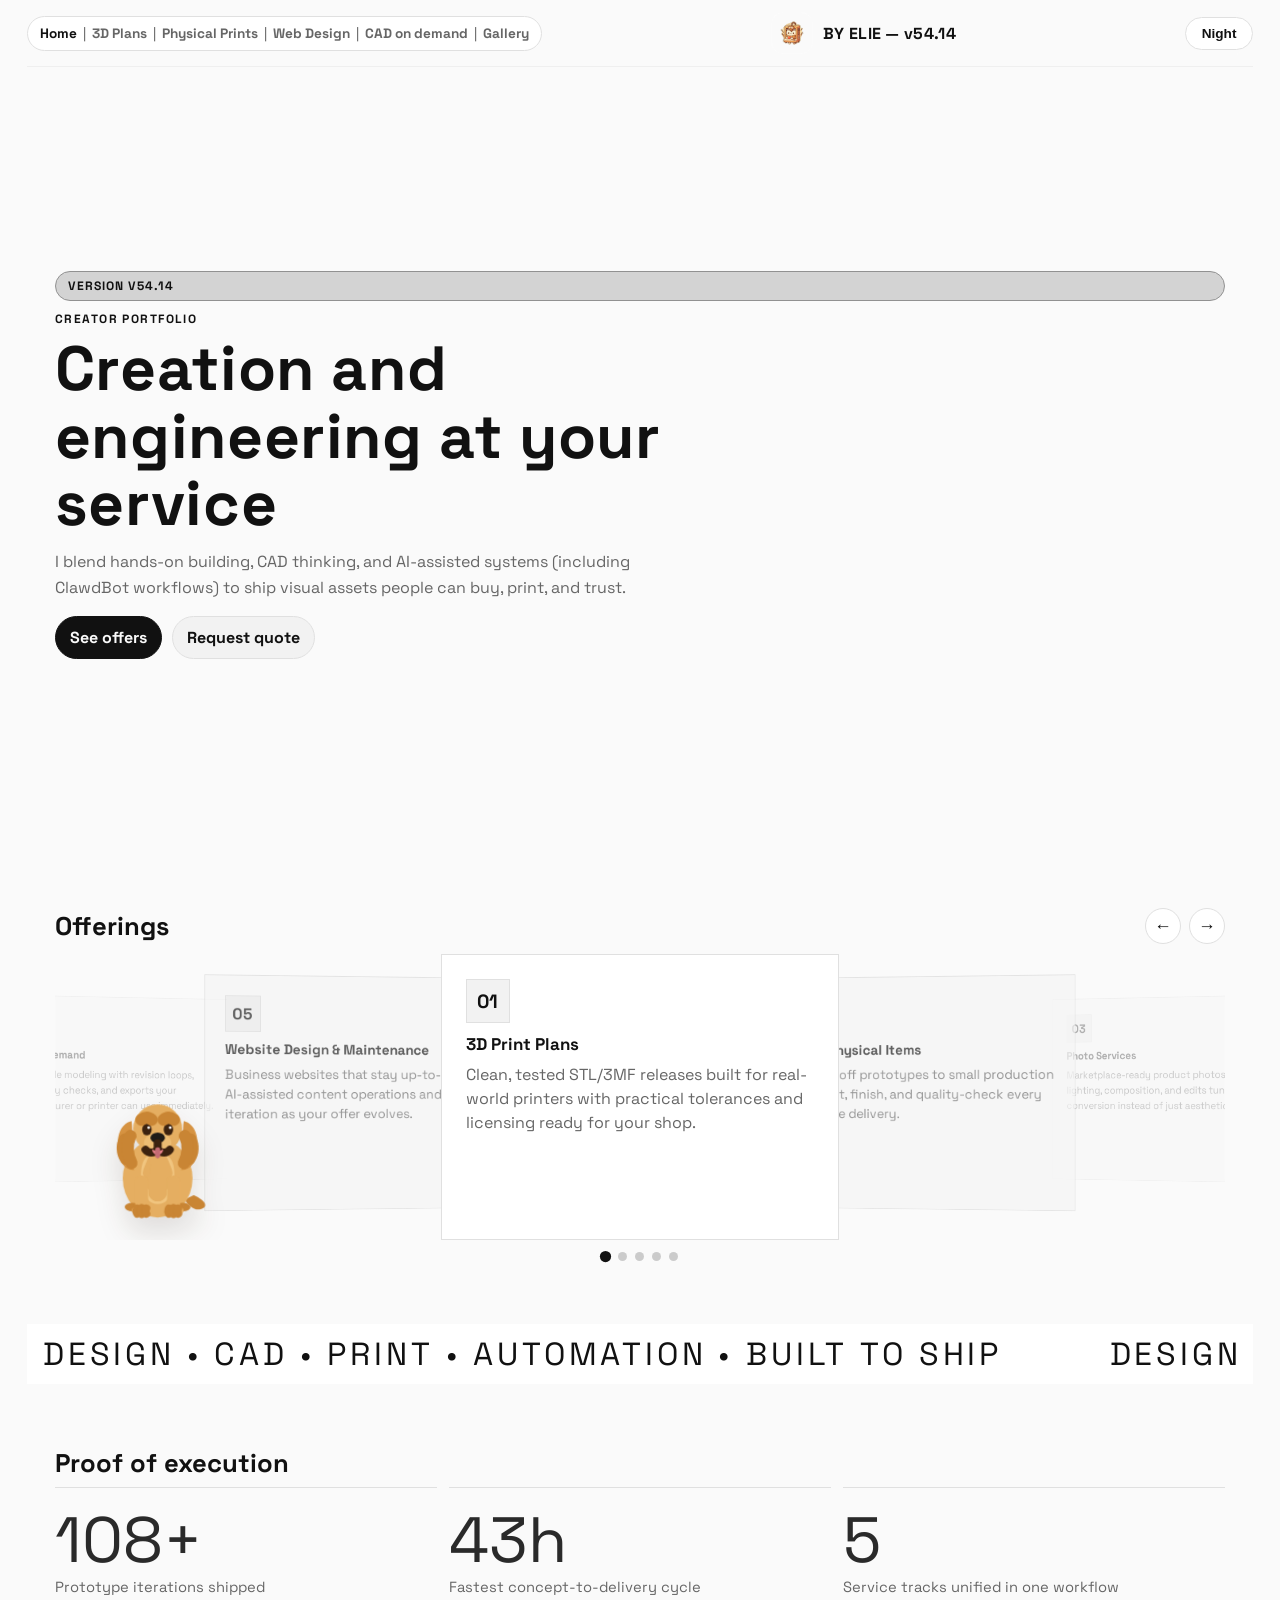
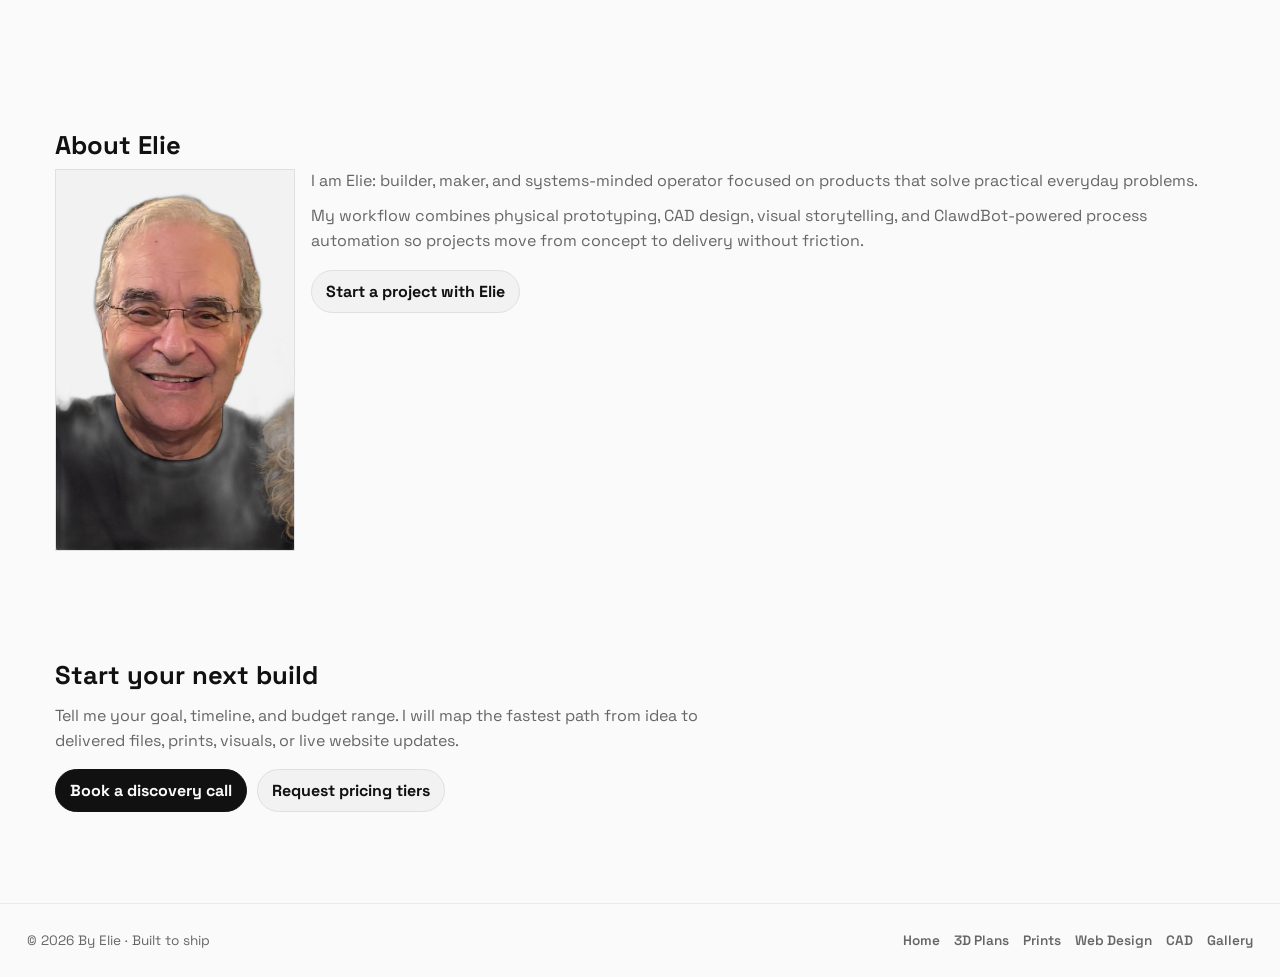
==== commit 1f0f2518: "byelie: refine spaniel sleep morph" ====
--- a/docs/index.html
+++ b/docs/index.html
@@ -13,8 +13,8 @@
       } catch {}
     })();
   </script>
-  <link rel="stylesheet" href="./shared.css?v=54.10"/>
-  <link rel="stylesheet" href="./styles.css?v=54.10"/>
+  <link rel="stylesheet" href="./shared.css?v=54.14"/>
+  <link rel="stylesheet" href="./styles.css?v=54.14"/>
   <link rel="preconnect" href="https://fonts.googleapis.com">
   <link rel="preconnect" href="https://fonts.gstatic.com" crossorigin>
   <link href="https://fonts.googleapis.com/css2?family=Space+Grotesk:wght@400;500;600;700;800&display=swap" rel="stylesheet">
@@ -49,12 +49,12 @@
       <a href="./cad-design.html">CAD on demand</a> <span>|</span>
       <a href="./gallery.html">Gallery</a>
     </nav>
-    <div class="brand"><img class="site-logo" src="./assets/byelie-logo.png" alt="By Elie logo" />BY ELIE — v54.10</div>
+    <div class="brand"><img class="site-logo" src="./assets/byelie-logo.png" alt="By Elie logo" />BY ELIE — v54.14</div>
     <button class="theme-toggle" type="button" data-theme-toggle><span class="mode-light">Night</span><span class="mode-dark">Day</span></button>
   </header>
   <main id="main-content" class="shell">
     <section class="panel hero hero-home">
-      <p class="version-pill" aria-label="Current version">Version v54.10</p>
+      <p class="version-pill" aria-label="Current version">Version v54.14</p>
       <p class="eyebrow">Creator Portfolio</p>
       <h1>Creation and engineering at your service</h1>
       <p class="lead">I blend hands-on building, CAD thinking, and AI-assisted systems (including ClawdBot workflows) to ship visual assets people can buy, print, and trust.</p>
@@ -79,65 +79,93 @@
           <article class="card carousel-item" data-offer-item data-href="./cad-design.html"><div class="service-logo" aria-hidden="true">04</div><h3>CAD on demand</h3><p>Idea-to-file modeling with revision loops, printability checks, and exports your manufacturer or printer can use immediately.</p></article>
           <article class="card carousel-item" data-offer-item data-href="./web-design.html"><div class="service-logo" aria-hidden="true">05</div><h3>Website Design & Maintenance</h3><p>Business websites that stay up-to-date with AI-assisted content operations and fast iteration as your offer evolves.</p></article>
         </div>
-        <div class="carousel-companion" data-spaniel data-state="sleeping" aria-hidden="true">
+        <div class="carousel-companion" data-spaniel data-state="sleeping" data-sleep-pose="false" aria-hidden="true">
           <svg class="spaniel-figure awake-pose" viewBox="0 0 1024 1024" role="presentation" focusable="false" aria-hidden="true">
-            <path d="M770 760 C860 800 875 845 820 860 C775 872 730 835 705 790 Z" fill="#C98534"/>
-            <ellipse cx="512" cy="640" rx="250" ry="280" fill="#E5AE61"/>
-            <path d="M420 500 C455 455 570 455 605 500 C650 560 635 720 585 790 C555 835 470 835 440 790 C390 720 375 560 420 500 Z" fill="#F1C57F"/>
-            <circle cx="512" cy="285" r="175" fill="#E5AE61"/>
-            <g class="spaniel-ear ear-leading">
-              <path d="M325 230 C240 250 210 355 235 470 C250 540 285 585 345 580 C320 540 322 505 322 465 C322 390 338 305 325 230 Z" fill="#D69342"/>
-              <path d="M278 360 C255 400 255 455 285 500" stroke="#C98534" stroke-width="12" fill="none" stroke-linecap="round"/>
-              <path d="M318 335 C290 390 292 470 325 530" stroke="#C98534" stroke-width="12" fill="none" stroke-linecap="round"/>
-            </g>
-            <g class="spaniel-ear ear-trailing">
-              <path d="M699 230 C784 250 814 355 789 470 C774 540 739 585 679 580 C704 540 702 505 702 465 C702 390 686 305 699 230 Z" fill="#D69342"/>
-              <path d="M746 360 C769 400 769 455 739 500" stroke="#C98534" stroke-width="12" fill="none" stroke-linecap="round"/>
-              <path d="M706 335 C734 390 732 470 699 530" stroke="#C98534" stroke-width="12" fill="none" stroke-linecap="round"/>
-            </g>
-            <ellipse cx="435" cy="290" rx="34" ry="42" fill="#3C220F"/>
-            <ellipse cx="589" cy="290" rx="34" ry="42" fill="#3C220F"/>
-            <circle cx="448" cy="276" r="10" fill="#ffffff"/>
-            <circle cx="602" cy="276" r="10" fill="#ffffff"/>
-            <path d="M395 220 Q435 190 470 220" stroke="#C98534" stroke-width="12" fill="none" stroke-linecap="round"/>
-            <path d="M554 220 Q589 190 629 220" stroke="#C98534" stroke-width="12" fill="none" stroke-linecap="round"/>
-            <ellipse cx="512" cy="385" rx="98" ry="72" fill="#EDBD74"/>
-            <ellipse cx="512" cy="350" rx="52" ry="38" fill="#1F1B17"/>
-            <path d="M512 388 L512 435" stroke="#3C220F" stroke-width="8" stroke-linecap="round"/>
-            <path d="M512 435 C485 462 445 462 425 435" stroke="#3C220F" stroke-width="8" fill="none" stroke-linecap="round"/>
-            <path d="M512 435 C539 462 579 462 599 435" stroke="#3C220F" stroke-width="8" fill="none" stroke-linecap="round"/>
-            <path d="M472 430 C475 485 550 485 552 430 C535 448 490 448 472 430 Z" fill="#E9838B"/>
-            <path d="M512 435 C510 450 510 465 512 478" stroke="#C46B73" stroke-width="5" fill="none" stroke-linecap="round"/>
-            <rect x="352" y="620" width="92" height="250" rx="42" fill="#E5AE61"/>
-            <rect x="580" y="620" width="92" height="250" rx="42" fill="#E5AE61"/>
-            <ellipse cx="398" cy="870" rx="72" ry="40" fill="#E5AE61"/>
-            <ellipse cx="626" cy="870" rx="72" ry="40" fill="#E5AE61"/>
-            <path d="M365 855 Q355 875 365 892" stroke="#C98534" stroke-width="8" fill="none" stroke-linecap="round"/>
-            <path d="M398 852 Q388 875 398 895" stroke="#C98534" stroke-width="8" fill="none" stroke-linecap="round"/>
-            <path d="M431 855 Q421 875 431 892" stroke="#C98534" stroke-width="8" fill="none" stroke-linecap="round"/>
-            <path d="M593 855 Q583 875 593 892" stroke="#C98534" stroke-width="8" fill="none" stroke-linecap="round"/>
-            <path d="M626 852 Q616 875 626 895" stroke="#C98534" stroke-width="8" fill="none" stroke-linecap="round"/>
-            <path d="M659 855 Q649 875 659 892" stroke="#C98534" stroke-width="8" fill="none" stroke-linecap="round"/>
-            <ellipse cx="330" cy="845" rx="54" ry="30" fill="#C98534"/>
-            <ellipse cx="694" cy="845" rx="54" ry="30" fill="#C98534"/>
-            <path d="M500 525 L470 600 L505 585 L480 665 L522 648 L510 740" fill="none" stroke="#E5AE61" stroke-width="18" stroke-linecap="round" stroke-linejoin="round"/>
-            <path d="M524 525 L554 600 L519 585 L544 665 L502 648 L514 740" fill="none" stroke="#E5AE61" stroke-width="18" stroke-linecap="round" stroke-linejoin="round"/>
+            <g class="spaniel-part part-tail">
+              <path d="M770 760 C860 800 875 845 820 860 C775 872 730 835 705 790 Z" fill="#C98534"/>
+            </g>
+            <g class="spaniel-part part-body">
+              <ellipse cx="512" cy="640" rx="250" ry="280" fill="#E5AE61"/>
+              <path d="M420 500 C455 455 570 455 605 500 C650 560 635 720 585 790 C555 835 470 835 440 790 C390 720 375 560 420 500 Z" fill="#F1C57F"/>
+              <ellipse cx="330" cy="845" rx="54" ry="30" fill="#C98534"/>
+              <ellipse cx="694" cy="845" rx="54" ry="30" fill="#C98534"/>
+              <path d="M500 525 L470 600 L505 585 L480 665 L522 648 L510 740" fill="none" stroke="#E5AE61" stroke-width="18" stroke-linecap="round" stroke-linejoin="round"/>
+              <path d="M524 525 L554 600 L519 585 L544 665 L502 648 L514 740" fill="none" stroke="#E5AE61" stroke-width="18" stroke-linecap="round" stroke-linejoin="round"/>
+            </g>
+            <g class="spaniel-part part-head">
+              <circle cx="512" cy="285" r="175" fill="#E5AE61"/>
+            </g>
+            <g class="spaniel-part part-ears">
+              <g class="spaniel-ear ear-leading">
+                <path d="M325 230 C240 250 210 355 235 470 C250 540 285 585 345 580 C320 540 322 505 322 465 C322 390 338 305 325 230 Z" fill="#D69342"/>
+                <path d="M278 360 C255 400 255 455 285 500" stroke="#C98534" stroke-width="12" fill="none" stroke-linecap="round"/>
+                <path d="M318 335 C290 390 292 470 325 530" stroke="#C98534" stroke-width="12" fill="none" stroke-linecap="round"/>
+              </g>
+              <g class="spaniel-ear ear-trailing">
+                <path d="M699 230 C784 250 814 355 789 470 C774 540 739 585 679 580 C704 540 702 505 702 465 C702 390 686 305 699 230 Z" fill="#D69342"/>
+                <path d="M746 360 C769 400 769 455 739 500" stroke="#C98534" stroke-width="12" fill="none" stroke-linecap="round"/>
+                <path d="M706 335 C734 390 732 470 699 530" stroke="#C98534" stroke-width="12" fill="none" stroke-linecap="round"/>
+              </g>
+            </g>
+            <g class="spaniel-part part-face">
+              <ellipse cx="435" cy="290" rx="34" ry="42" fill="#3C220F"/>
+              <ellipse cx="589" cy="290" rx="34" ry="42" fill="#3C220F"/>
+              <circle cx="448" cy="276" r="10" fill="#ffffff"/>
+              <circle cx="602" cy="276" r="10" fill="#ffffff"/>
+              <path d="M395 220 Q435 190 470 220" stroke="#C98534" stroke-width="12" fill="none" stroke-linecap="round"/>
+              <path d="M554 220 Q589 190 629 220" stroke="#C98534" stroke-width="12" fill="none" stroke-linecap="round"/>
+              <ellipse cx="512" cy="385" rx="98" ry="72" fill="#EDBD74"/>
+              <ellipse cx="512" cy="350" rx="52" ry="38" fill="#1F1B17"/>
+              <path d="M512 388 L512 435" stroke="#3C220F" stroke-width="8" stroke-linecap="round"/>
+              <path d="M512 435 C485 462 445 462 425 435" stroke="#3C220F" stroke-width="8" fill="none" stroke-linecap="round"/>
+              <path d="M512 435 C539 462 579 462 599 435" stroke="#3C220F" stroke-width="8" fill="none" stroke-linecap="round"/>
+              <path d="M472 430 C475 485 550 485 552 430 C535 448 490 448 472 430 Z" fill="#E9838B"/>
+              <path d="M512 435 C510 450 510 465 512 478" stroke="#C46B73" stroke-width="5" fill="none" stroke-linecap="round"/>
+            </g>
+            <g class="spaniel-part part-front">
+              <rect x="352" y="620" width="92" height="250" rx="42" fill="#E5AE61"/>
+              <rect x="580" y="620" width="92" height="250" rx="42" fill="#E5AE61"/>
+              <ellipse cx="398" cy="870" rx="72" ry="40" fill="#E5AE61"/>
+              <ellipse cx="626" cy="870" rx="72" ry="40" fill="#E5AE61"/>
+              <path d="M365 855 Q355 875 365 892" stroke="#C98534" stroke-width="8" fill="none" stroke-linecap="round"/>
+              <path d="M398 852 Q388 875 398 895" stroke="#C98534" stroke-width="8" fill="none" stroke-linecap="round"/>
+              <path d="M431 855 Q421 875 431 892" stroke="#C98534" stroke-width="8" fill="none" stroke-linecap="round"/>
+              <path d="M593 855 Q583 875 593 892" stroke="#C98534" stroke-width="8" fill="none" stroke-linecap="round"/>
+              <path d="M626 852 Q616 875 626 895" stroke="#C98534" stroke-width="8" fill="none" stroke-linecap="round"/>
+              <path d="M659 855 Q649 875 659 892" stroke="#C98534" stroke-width="8" fill="none" stroke-linecap="round"/>
+            </g>
           </svg>
-          <svg class="spaniel-figure sleeping-pose" viewBox="0 0 512 332" role="presentation" focusable="false" aria-hidden="true">
-            <ellipse cx="250" cy="298" rx="140" ry="18" fill="rgba(57,35,18,.14)"/>
-            <path fill="#E5AE61" d="M468.6 210.4c0-37.7-30.7-68.3-68.3-68.3h-27.7c-10.1-26.6-35.9-45.9-66.4-45.9H186.6c-48.2 0-87 38.9-87 87.8c0 5 .4 10 1.3 14.9c-22.2 6.3-38.1 26.6-38.1 50.6 0 29 23.3 52.5 52.5 52.5h315.3c21.9 0 39.6-17.7 39.6-39.6 0-21.9-17.7-39.6-39.6-39.6z"/>
-            <path fill="#F1C57F" d="M204 149c-20 0-36 15-38 35-2 24 13 44 36 46h90c24 0 44-18 47-41 3-23-14-43-38-46H204z"/>
-            <circle cx="168" cy="206" r="62" fill="#E5AE61"/>
-            <path class="spaniel-ear sleep-ear-left" fill="#D69342" d="M120.2 216.7c-21.7-10-36.2-32-36.2-57.7 0-34.2 27.8-62 62-62 6.6 0 12.9 1 18.9 2.9-9.6 18.6-14.9 39.6-14.9 61.8 0 21.2 4.9 41 13.7 58-35.4 37.3-35.4 64.1 0 80.8-16.5 30.8-13.6 42.7 11 43.6 0.3-2.3 0.7-3.6 1-5.1z"/>
-            <path class="spaniel-ear sleep-ear-right" fill="#D69342" d="M215.8 216.7c21.7-10 36.2-32 36.2-57.7 0-34.2-27.8-62-62-62-6.6 0-12.9 1-18.9 2.9 9.6 18.6 14.9 39.6 14.9 61.8 0 21.2-4.9 41-13.7 58 35.4 37.3 35.4 64.1 0 80.8 16.5 30.8 13.6 42.7-11 43.6-0.3-2.3-0.7-3.6-1-5.1z"/>
-            <path fill="none" stroke="#3C220F" stroke-width="3" stroke-linecap="round" d="M142 206c6.6 14.2 9.7 23.3 9.7 23.3"/>
-            <ellipse cx="168" cy="196" rx="14" ry="10" fill="#1F1B17"/>
-            <path fill="none" stroke="#3C220F" stroke-width="3" stroke-linecap="round" d="M148 182c-6 0-11 3-13 7"/>
-            <path fill="none" stroke="#3C220F" stroke-width="3" stroke-linecap="round" d="M188 182c6 0 11 3 13 7"/>
-            <path fill="#E5AE61" d="M110.5 236.4c0-14.1 11.4-25.5 25.5-25.5h18c14.1 0 25.5 11.4 25.5 25.5 0 14.1-11.4 25.5-25.5 25.5h-18c-14.1 0-25.5-11.4-25.5-25.5z"/>
-            <path fill="#E5AE61" d="M187.5 236.4c0-14.1 11.4-25.5 25.5-25.5h18c14.1 0 25.5 11.4 25.5 25.5 0 14.1-11.4 25.5-25.5 25.5h-18c-14.1 0-25.5-11.4-25.5-25.5z"/>
-            <path fill="#E5AE61" d="M317 236c0-19.3 15.7-35 35-35 19.3 0 35 15.7 35 35s-15.7 35-35 35c-19.3 0-35-15.7-35-35z"/>
-            <path fill="#D69342" d="M407 228c20 0 37 12 44 29 9 3 13 8 13 14 0 7-5 13-14 13-25-6-56-17-73-31-4-4-6-9-6-14 0-7 5-11 14-11h22z"/>
+          <svg class="spaniel-figure sleeping-pose" viewBox="0 0 512 260" role="presentation" focusable="false" aria-hidden="true">
+            <g class="spaniel-part part-body">
+              <path fill="#E5AE61" d="M115 150 C95 95, 125 55, 205 48 C255 44, 290 60, 328 58 C390 54, 450 75, 462 128 C473 175, 452 208, 404 210 L170 210 C130 210, 105 188, 108 165 C110 158, 112 154, 115 150 Z"/>
+            </g>
+            <g class="spaniel-part part-tail">
+              <path fill="#D69342" d="M104 152 C58 162, 42 195, 58 220 C71 239, 111 244, 136 230 C149 222, 153 206, 144 192 C134 177, 122 165, 104 152 Z"/>
+              <path fill="#D69342" d="M70 188 C52 182, 40 184, 31 194 C42 194, 49 198, 57 206 C61 200, 65 194, 70 188 Z"/>
+            </g>
+            <g class="spaniel-part part-head">
+              <circle cx="377" cy="123" r="66" fill="#E5AE61"/>
+            </g>
+            <g class="spaniel-part part-ears">
+              <path fill="#D69342" d="M438 102 C465 104, 485 123, 490 148 C495 170, 491 196, 477 201 C468 205, 457 202, 448 195 C453 179, 455 161, 452 141 C449 126, 444 114, 438 102 Z"/>
+              <path fill="#D69342" d="M309 87 C283 92, 266 112, 263 139 C260 164, 268 196, 284 208 C293 215, 306 214, 320 208 C311 190, 308 170, 309 150 C310 126, 314 106, 309 87 Z"/>
+            </g>
+            <g class="spaniel-part part-face">
+              <ellipse cx="374" cy="155" rx="48" ry="30" fill="#EDBD74"/>
+              <circle cx="352" cy="118" r="12" fill="#3C220F"/>
+              <circle cx="405" cy="118" r="12" fill="#3C220F"/>
+              <circle cx="347" cy="112" r="4" fill="#FFFFFF"/>
+              <circle cx="400" cy="112" r="4" fill="#FFFFFF"/>
+              <ellipse cx="377" cy="145" rx="18" ry="13" fill="#1F1B17"/>
+              <path d="M377 156 L377 168" stroke="#3C220F" stroke-width="5"/>
+              <path d="M377 168 C365 181, 348 181, 339 169" stroke="#3C220F" stroke-width="5" fill="none"/>
+              <path d="M377 168 C389 181, 406 181, 415 169" stroke="#3C220F" stroke-width="5" fill="none"/>
+              <path fill="#E9838B" d="M365 170 C364 188, 390 190, 390 171 C384 176, 371 176, 365 170 Z"/>
+            </g>
+            <g class="spaniel-part part-front">
+              <ellipse cx="320" cy="194" rx="34" ry="20" fill="#EDBD74"/>
+              <ellipse cx="423" cy="194" rx="34" ry="20" fill="#EDBD74"/>
+            </g>
           </svg>
           <span class="spaniel-z">z</span>
         </div>
@@ -283,6 +311,7 @@
       };
 
       const motionQuery=window.matchMedia('(prefers-reduced-motion: reduce)');
+      const sleepMorphDelay=1200;
       let companionStopped=false;
       let companionAnimating=false;
       let companionTimer=null;
@@ -309,15 +338,20 @@
         spaniel.dataset.canWake=canWake?'true':'false';
         if(spanielSleepText) spanielSleepText.textContent=text;
       };
+      const setSpanielSleepPose=(active)=>{
+        if(!spaniel) return;
+        spaniel.dataset.sleepPose=active?'true':'false';
+      };
       const setSpanielX=(value)=>{
         if(!spaniel) return;
         spaniel.style.setProperty('--companion-x',`${Math.round(value)}px`);
       };
-      const restSpaniel=({showText=false,canWake=false}={})=>{
+      const restSpaniel=({showText=false,canWake=false,useSleepPose=false}={})=>{
         clearCompanionTimeouts();
         companionAnimating=false;
         setSpanielX(0);
         setSpanielState('sleeping');
+        setSpanielSleepPose(useSleepPose);
         setSpanielSleepUi({showText,canWake});
       };
       const stopSpaniel=()=>{
@@ -327,16 +361,18 @@
           window.clearInterval(companionTimer);
           companionTimer=null;
         }
-        restSpaniel({showText:true,canWake:true});
+        restSpaniel({showText:true,canWake:true,useSleepPose:true});
       };
       const wakeSpaniel=()=>{
         if(!spaniel || !companionStopped) return;
         companionStopped=false;
+        setSpanielState('sleeping');
+        setSpanielSleepPose(false);
         setSpanielSleepUi({showText:false,canWake:false});
         if(companionTimer===null && !motionQuery.matches){
           companionTimer=window.setInterval(runSpanielCycle,5000);
         }
-        runSpanielCycle();
+        queueCompanion(runSpanielCycle,sleepMorphDelay);
       };
 
       const setActive=(i)=>{
@@ -378,15 +414,17 @@
         const p=currentProfile || profile();
         const baseLeft=14;
         const centerCardLeft=(p.wrapWidth-p.cardWidth)/2;
+        const cardEdgeLead=Math.round(p.spanielWidth*.28);
         const targetLeft=Math.min(
           p.wrapWidth-p.spanielWidth-baseLeft-8,
-          Math.max(baseLeft,centerCardLeft-p.spanielWidth+12)
+          Math.max(baseLeft,centerCardLeft-p.spanielWidth+cardEdgeLead)
         );
         return Math.max(0,targetLeft-baseLeft);
       };
       const runSpanielCycle=()=>{
         if(!spaniel || companionStopped || companionAnimating || motionQuery.matches || document.hidden || !carouselInView()) return;
         companionAnimating=true;
+        setSpanielSleepPose(false);
         setSpanielState('pulling');
         setSpanielSleepUi({showText:false,canWake:false});
         setSpanielX(spanielPushX());
@@ -398,7 +436,7 @@
         },1020);
         queueCompanion(()=>{
           companionAnimating=false;
-          setSpanielState('sleeping');
+          restSpaniel();
         },1480);
       };
       spaniel?.addEventListener('pointerdown',(e)=>{
@@ -499,11 +537,9 @@
         resizeObserver.observe(offersWrap);
       }
       render();
-      setSpanielSleepUi({showText:false,canWake:false});
+      restSpaniel();
       if(spaniel && !motionQuery.matches){
         companionTimer=window.setInterval(runSpanielCycle,5000);
-      } else {
-        restSpaniel();
       }
     }
 
--- a/docs/shared.css
+++ b/docs/shared.css
@@ -194,30 +194,53 @@
   object-fit:contain;
   object-position:left bottom;
   filter:drop-shadow(0 16px 14px rgba(40,24,10,.12));
-  transition:opacity .34s ease,transform .4s cubic-bezier(.22,.65,.2,1);
+  transition:opacity 1.02s ease,transform 1.2s cubic-bezier(.22,.65,.2,1);
 }
 .carousel-companion .spaniel-figure *{
   vector-effect:non-scaling-stroke;
 }
-.carousel-companion .spaniel-figure.sleeping-pose{
+.carousel-companion .spaniel-figure.sleeping-pose{transform:translate(-8px,10px) scale(.86)}
+.carousel-companion .spaniel-figure.awake-pose{transform:translate(0,0) scale(1)}
+.carousel-companion[data-sleep-pose="true"] .spaniel-figure.awake-pose{transform:translate(14px,10px) scale(.9)}
+.carousel-companion[data-sleep-pose="true"] .spaniel-figure.sleeping-pose{transform:translate(0,0) scale(1)}
+.carousel-companion[data-sleep-pose="true"]{
+  width:clamp(96px,calc(var(--carousel-card-height,220px) * .72),210px);
+}
+.carousel-companion .spaniel-part{
+  opacity:1;
+  transform:translate3d(0,0,0) scale(1) rotate(0deg);
+  transform-box:fill-box;
+  transform-origin:center;
+  transition:opacity .72s ease var(--part-delay,0s),transform 1.2s cubic-bezier(.22,.65,.2,1) var(--part-delay,0s);
+}
+.carousel-companion .part-tail{--part-delay:0s;transform-origin:20% 78%}
+.carousel-companion .part-body{--part-delay:.08s;transform-origin:48% 62%}
+.carousel-companion .part-head{--part-delay:.16s;transform-origin:52% 45%}
+.carousel-companion .part-ears{--part-delay:.24s;transform-origin:48% 42%}
+.carousel-companion .part-face{--part-delay:.32s;transform-origin:54% 42%}
+.carousel-companion .part-front{--part-delay:.4s;transform-origin:52% 78%}
+.carousel-companion .sleeping-pose .spaniel-part{
   opacity:0;
-  transform:translate(-8px,10px) scale(.86);
-}
-.carousel-companion .spaniel-figure.awake-pose{
+}
+.carousel-companion .sleeping-pose .part-tail{transform:translate(-30px,24px) rotate(-24deg) scale(.82)}
+.carousel-companion .sleeping-pose .part-body{transform:translate(-16px,18px) scale(.88)}
+.carousel-companion .sleeping-pose .part-head{transform:translate(22px,20px) scale(.84)}
+.carousel-companion .sleeping-pose .part-ears{transform:translate(18px,14px) rotate(8deg) scale(.88)}
+.carousel-companion .sleeping-pose .part-face{transform:translate(24px,12px) scale(.78)}
+.carousel-companion .sleeping-pose .part-front{transform:translate(-6px,26px) scale(.82)}
+.carousel-companion[data-sleep-pose="true"] .sleeping-pose .spaniel-part{
   opacity:1;
-  transform:translate(0,0) scale(1);
-}
-.carousel-companion[data-state="sleeping"] .spaniel-figure.awake-pose{
+  transform:translate3d(0,0,0) scale(1) rotate(0deg);
+}
+.carousel-companion[data-sleep-pose="true"] .awake-pose .spaniel-part{
   opacity:0;
-  transform:translate(14px,10px) scale(.9);
-}
-.carousel-companion[data-state="sleeping"] .spaniel-figure.sleeping-pose{
-  opacity:1;
-  transform:translate(0,0) scale(1);
-}
-.carousel-companion[data-state="sleeping"]{
-  width:clamp(96px,calc(var(--carousel-card-height,220px) * .72),210px);
-}
+}
+.carousel-companion[data-sleep-pose="true"] .awake-pose .part-tail{transform:translate(30px,24px) rotate(18deg) scale(.78)}
+.carousel-companion[data-sleep-pose="true"] .awake-pose .part-body{transform:translate(-20px,18px) scale(.82)}
+.carousel-companion[data-sleep-pose="true"] .awake-pose .part-head{transform:translate(18px,30px) scale(.82)}
+.carousel-companion[data-sleep-pose="true"] .awake-pose .part-ears{transform:translate(24px,18px) rotate(12deg) scale(.84)}
+.carousel-companion[data-sleep-pose="true"] .awake-pose .part-face{transform:translate(18px,20px) scale(.76)}
+.carousel-companion[data-sleep-pose="true"] .awake-pose .part-front{transform:translate(-18px,34px) scale(.72)}
 .carousel-companion .spaniel-ear{
   transform-box:fill-box;
   transform-origin:18% 10%;
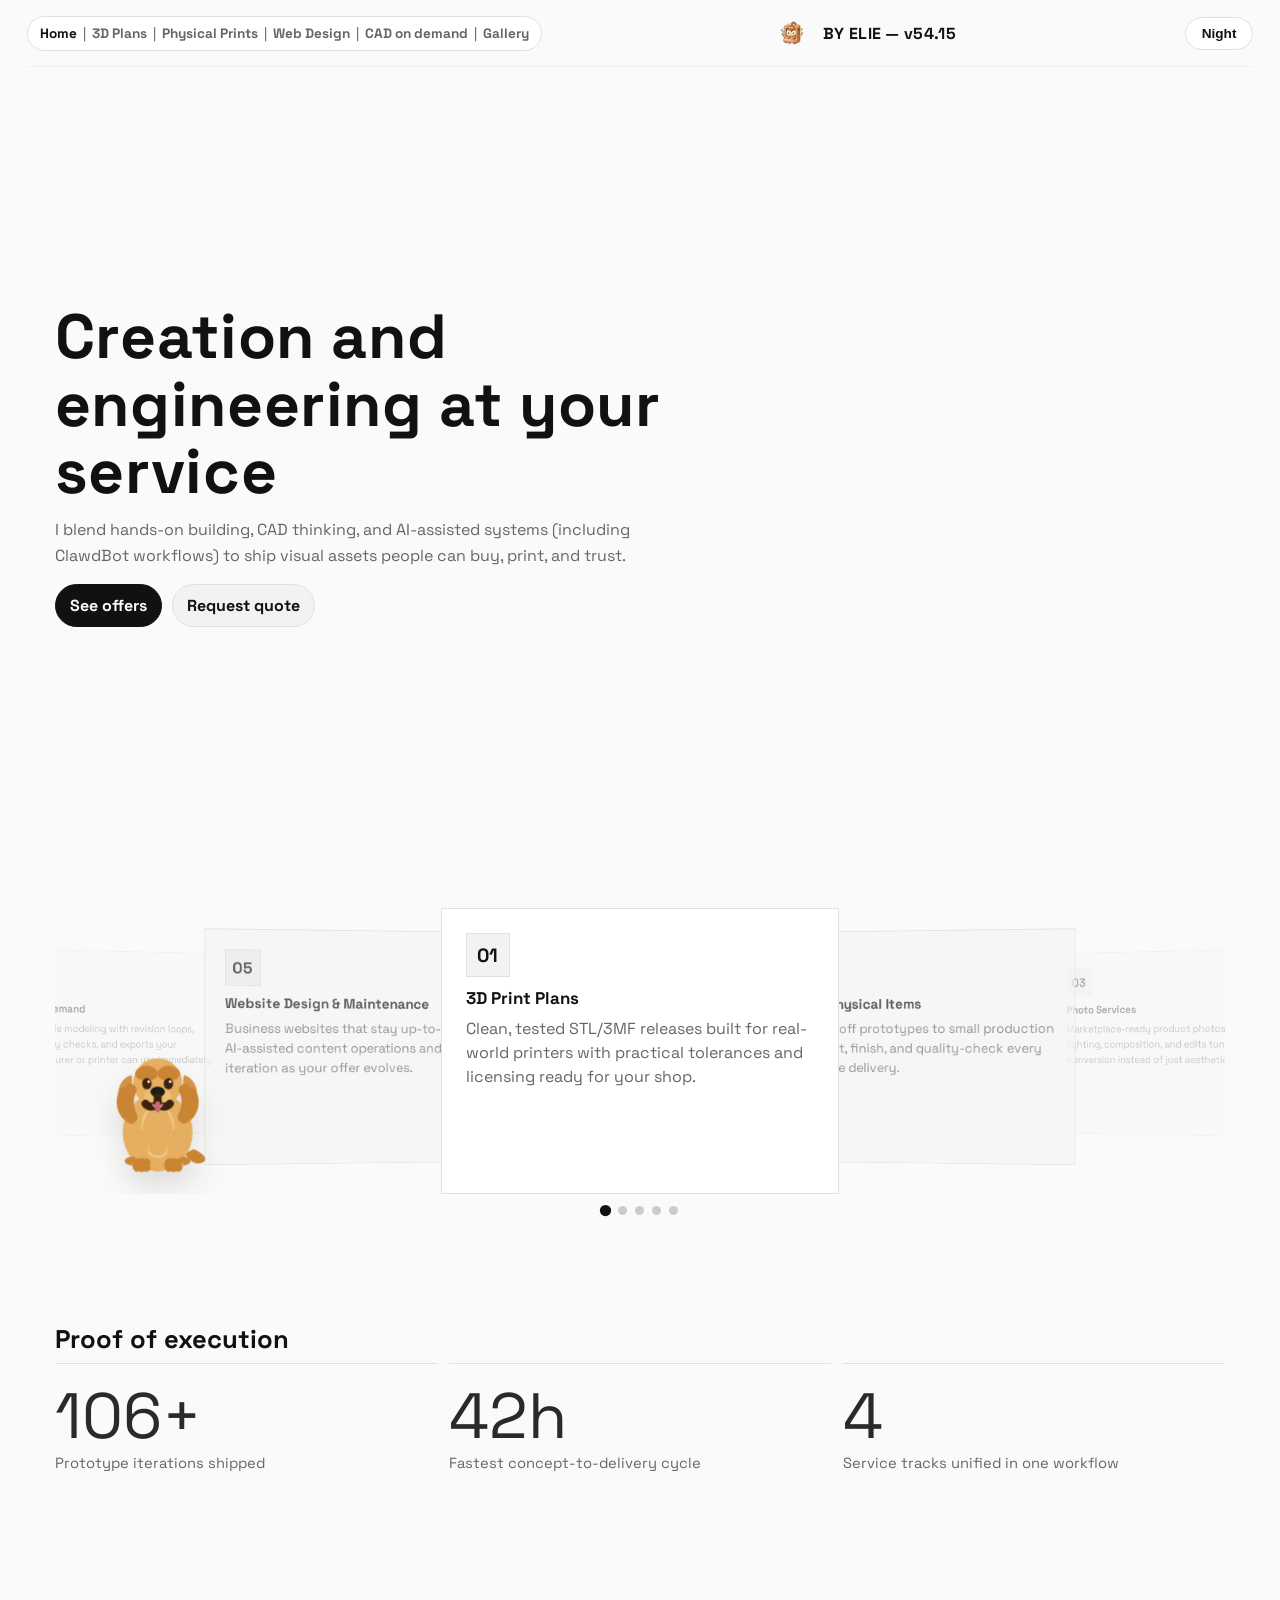
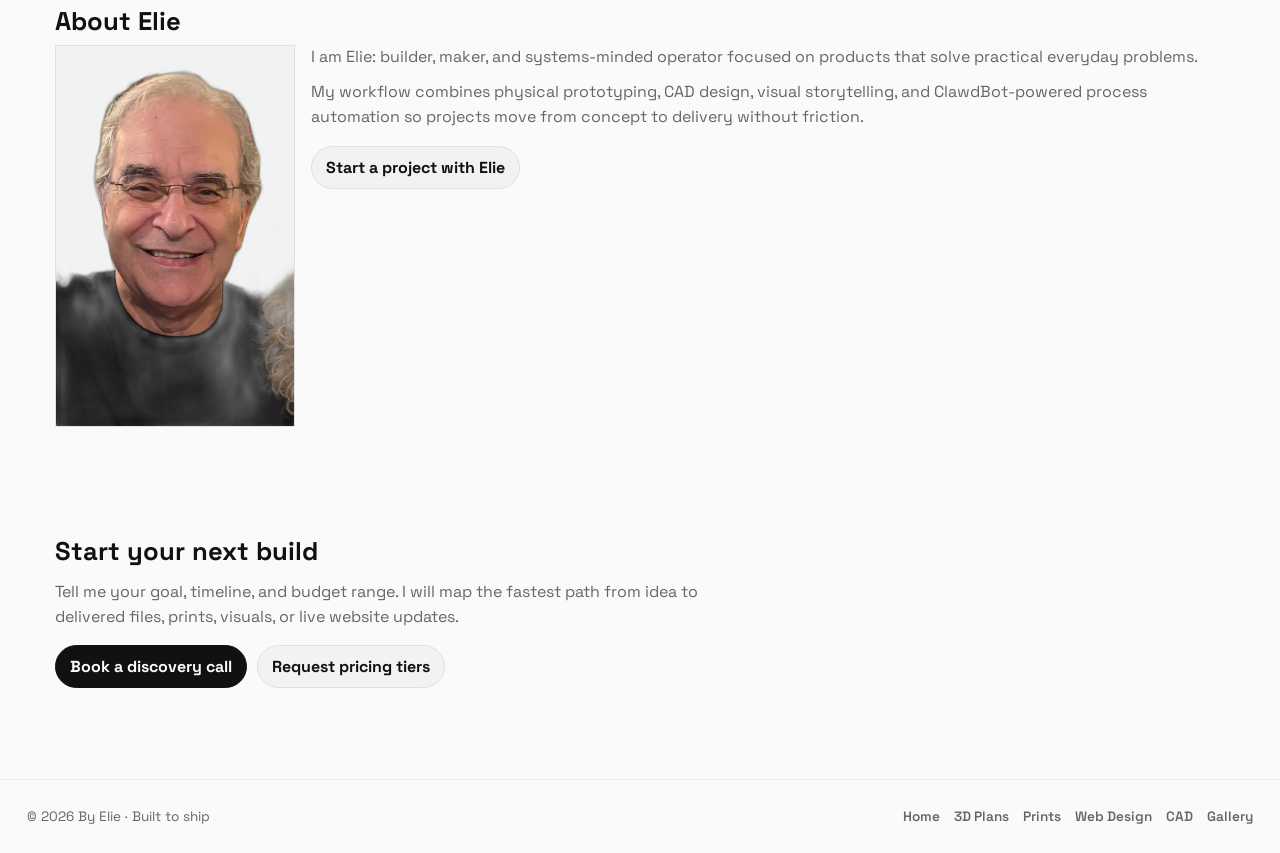
==== commit 905721b0: "byelie: simplify home hero chrome" ====
--- a/docs/index.html
+++ b/docs/index.html
@@ -13,8 +13,8 @@
       } catch {}
     })();
   </script>
-  <link rel="stylesheet" href="./shared.css?v=54.14"/>
-  <link rel="stylesheet" href="./styles.css?v=54.14"/>
+  <link rel="stylesheet" href="./shared.css?v=54.15"/>
+  <link rel="stylesheet" href="./styles.css?v=54.15"/>
   <link rel="preconnect" href="https://fonts.googleapis.com">
   <link rel="preconnect" href="https://fonts.gstatic.com" crossorigin>
   <link href="https://fonts.googleapis.com/css2?family=Space+Grotesk:wght@400;500;600;700;800&display=swap" rel="stylesheet">
@@ -31,13 +31,11 @@
       from{opacity:0;transform:translateY(18px)}
       to{opacity:1;transform:translateY(0)}
     }
-    .hero .version-pill{animation:hero-fade-up .55s ease both;animation-delay:.05s}
-    .hero .eyebrow{animation:hero-fade-up .55s ease both;animation-delay:.15s}
-    .hero h1{animation:hero-fade-up .65s ease both;animation-delay:.26s}
-    .hero .lead{animation:hero-fade-up .65s ease both;animation-delay:.4s}
-    .hero .cta{animation:hero-fade-up .65s ease both;animation-delay:.55s}
+    .hero h1{animation:hero-fade-up .65s ease both;animation-delay:.14s}
+    .hero .lead{animation:hero-fade-up .65s ease both;animation-delay:.28s}
+    .hero .cta{animation:hero-fade-up .65s ease both;animation-delay:.42s}
     @media(prefers-reduced-motion:reduce){
-      .hero .version-pill,.hero .eyebrow,.hero h1,.hero .lead,.hero .cta{animation:none}
+      .hero h1,.hero .lead,.hero .cta{animation:none}
     }
   </style>
   <header class="topbar shell">
@@ -49,13 +47,11 @@
       <a href="./cad-design.html">CAD on demand</a> <span>|</span>
       <a href="./gallery.html">Gallery</a>
     </nav>
-    <div class="brand"><img class="site-logo" src="./assets/byelie-logo.png" alt="By Elie logo" />BY ELIE — v54.14</div>
+    <div class="brand"><img class="site-logo" src="./assets/byelie-logo.png" alt="By Elie logo" />BY ELIE — v54.15</div>
     <button class="theme-toggle" type="button" data-theme-toggle><span class="mode-light">Night</span><span class="mode-dark">Day</span></button>
   </header>
   <main id="main-content" class="shell">
     <section class="panel hero hero-home">
-      <p class="version-pill" aria-label="Current version">Version v54.14</p>
-      <p class="eyebrow">Creator Portfolio</p>
       <h1>Creation and engineering at your service</h1>
       <p class="lead">I blend hands-on building, CAD thinking, and AI-assisted systems (including ClawdBot workflows) to ship visual assets people can buy, print, and trust.</p>
       <div class="cta">
@@ -64,13 +60,6 @@
       </div>
     </section>
     <section id="offers" class="panel carousel" aria-label="Offerings carousel">
-      <div class="carousel-head">
-        <h2>Offerings</h2>
-        <div class="carousel-controls">
-          <button class="carousel-btn" data-offers-prev aria-label="Previous offering">&#8592;</button>
-          <button class="carousel-btn" data-offers-next aria-label="Next offering">&#8594;</button>
-        </div>
-      </div>
       <div class="carousel-wrap" data-offers-wrap tabindex="0">
         <div class="carousel-track" data-offers-track>
           <article class="card carousel-item" data-offer-item data-href="./plans.html"><div class="service-logo" aria-hidden="true">01</div><h3>3D Print Plans</h3><p>Clean, tested STL/3MF releases built for real-world printers with practical tolerances and licensing ready for your shop.</p></article>
@@ -171,12 +160,6 @@
         </div>
       </div>
       <div class="carousel-dots" data-offers-dots aria-label="Offerings pagination"></div>
-    </section>
-    <section class="panel signature-strip" aria-label="By Elie signature statement">
-      <div class="signature-marquee">
-        <span>DESIGN&nbsp;•&nbsp;CAD&nbsp;•&nbsp;PRINT&nbsp;•&nbsp;AUTOMATION&nbsp;•&nbsp;BUILT&nbsp;TO&nbsp;SHIP&emsp;&emsp;&emsp;</span>
-        <span aria-hidden="true">DESIGN&nbsp;•&nbsp;CAD&nbsp;•&nbsp;PRINT&nbsp;•&nbsp;AUTOMATION&nbsp;•&nbsp;BUILT&nbsp;TO&nbsp;SHIP&emsp;&emsp;&emsp;</span>
-      </div>
     </section>
     <section class="panel metrics" id="proof">
       <h2>Proof of execution</h2>
--- a/docs/shared.css
+++ b/docs/shared.css
@@ -62,22 +62,6 @@
 .theme-toggle { font-weight: 700; width: 68px; text-align: center; }
 
 main{padding:clamp(12px,2dvh,18px) 0 clamp(30px,5dvh,42px);display:grid;gap:clamp(14px,2dvh,20px)}
-.eyebrow{margin:0 0 8px;font-size:.75rem;text-transform:uppercase;letter-spacing:.12em;color:var(--brand);font-weight:800}
-.version-pill{
-  margin:0 0 10px;
-  display:inline-flex;
-  align-items:center;
-  gap:6px;
-  padding:6px 12px;
-  border-radius:999px;
-  border:1px solid color-mix(in srgb,var(--brand) 38%,var(--line));
-  background:color-mix(in srgb,var(--brand) 14%,var(--surface-2));
-  color:var(--text);
-  font-size:.76rem;
-  font-weight:800;
-  letter-spacing:.08em;
-  text-transform:uppercase;
-}
 h1{margin:0;line-height:1.08;font-size:clamp(2rem,4vw,3.2rem);max-width:18ch}
 h2{margin:0 0 8px;font-size:clamp(1.25rem,2vw,1.8rem)}
 .lead{margin:12px 0 0;color:var(--muted);max-width:68ch;line-height:1.58}
@@ -91,9 +75,6 @@
 .btn.secondary{background:var(--surface-2);color:var(--text)}
 .btn:hover{transform:translateY(-1px);box-shadow:0 10px 22px rgba(0,0,0,.15)}
 .grid{display:grid;gap:12px;grid-template-columns:repeat(2,1fr)}
-.carousel-head{display:flex;align-items:center;justify-content:space-between;gap:10px;margin-bottom:10px}
-.carousel-head h2{margin:0}
-.carousel-controls{display:flex;gap:8px;justify-content:flex-end}
 .carousel-btn{
   display:inline-flex;align-items:center;justify-content:center;
   width:36px;height:36px;padding:0;
@@ -347,8 +328,6 @@
   .panel{padding:14px}
   .grid{grid-template-columns:1fr}
   .about-grid{grid-template-columns:1fr}
-  .carousel-head{flex-direction:column;align-items:flex-start;gap:8px}
-  .carousel-controls{width:100%;justify-content:flex-start}
   .topbar{flex-wrap:wrap;gap:8px;padding:10px 0;align-items:flex-start}
   .version-switch{flex:1 1 100%;max-width:100%;overflow-x:auto;-webkit-overflow-scrolling:touch;white-space:nowrap}
   .theme-toggle{margin-left:auto}
@@ -366,27 +345,6 @@
 }
 .hero .lead{max-width:62ch}
 
-.signature-strip{
-  padding:10px 16px;
-  overflow:hidden;
-  border-color:var(--line);
-  background:var(--surface);
-}
-.signature-marquee{
-  display:flex;
-  width:max-content;
-  margin:0;
-  font-family:"Space Grotesk",sans-serif;
-  font-size:clamp(1.2rem,3.6vw,2rem);
-  letter-spacing:.12em;
-  white-space:nowrap;
-  animation:signature-slide 22s linear infinite;
-}
-@keyframes signature-slide{
-  from{transform:translateX(0)}
-  to{transform:translateX(-50%)}
-}
-
 .metrics-grid{
   display:grid;
   grid-template-columns:repeat(3,minmax(0,1fr));
@@ -414,6 +372,5 @@
 
 @media (max-width:840px){
   .metrics-grid{grid-template-columns:1fr}
-  .signature-marquee{animation-duration:14s}
   .site-footer .shell{flex-direction:column;align-items:flex-start}
 }
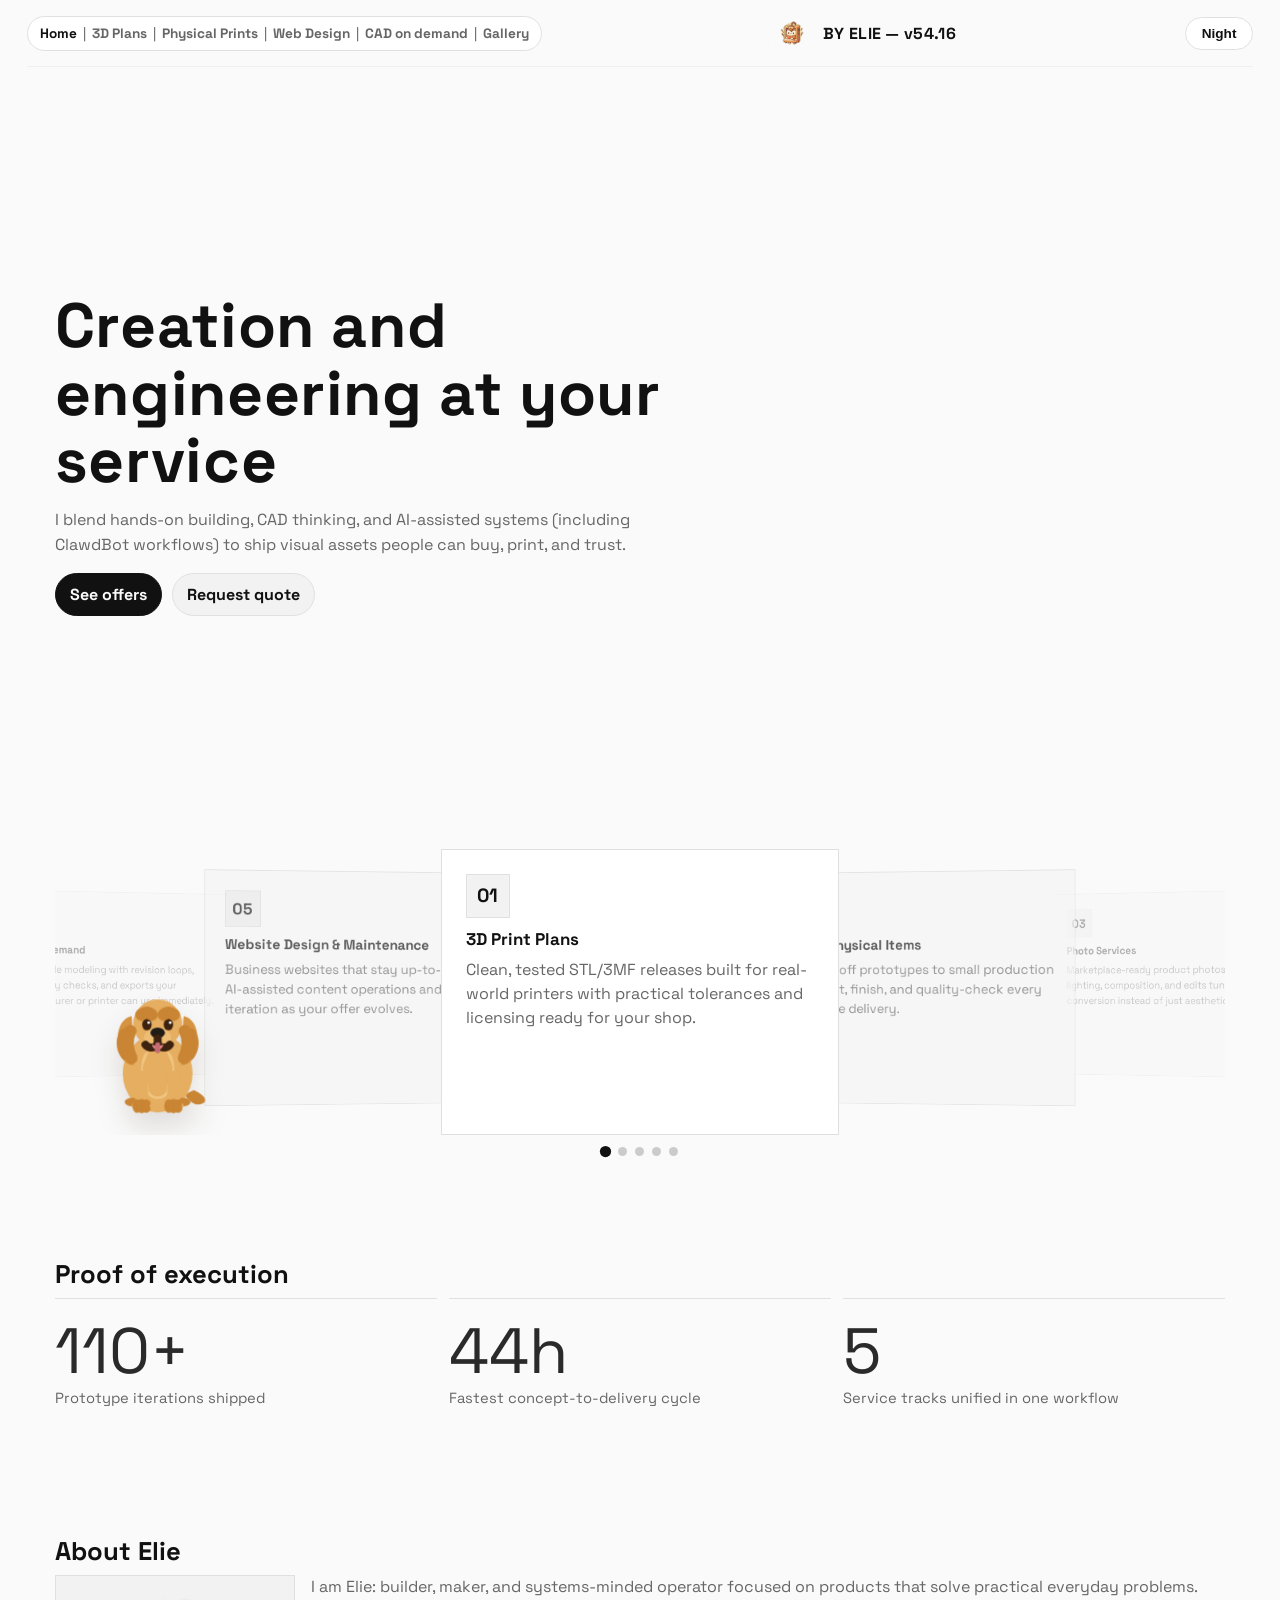
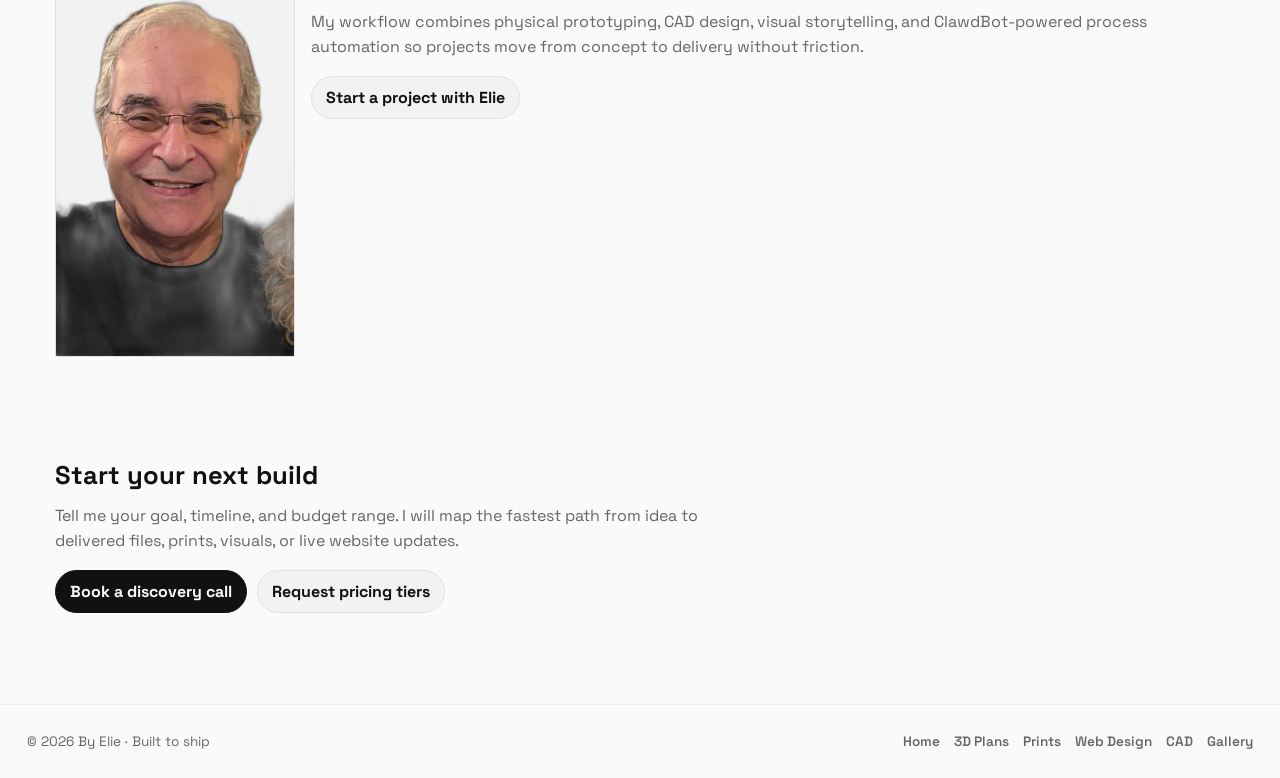
==== commit 9857f0ed: "byelie: tighten home page spacing" ====
--- a/docs/index.html
+++ b/docs/index.html
@@ -13,8 +13,8 @@
       } catch {}
     })();
   </script>
-  <link rel="stylesheet" href="./shared.css?v=54.15"/>
-  <link rel="stylesheet" href="./styles.css?v=54.15"/>
+  <link rel="stylesheet" href="./shared.css?v=54.16"/>
+  <link rel="stylesheet" href="./styles.css?v=54.16"/>
   <link rel="preconnect" href="https://fonts.googleapis.com">
   <link rel="preconnect" href="https://fonts.gstatic.com" crossorigin>
   <link href="https://fonts.googleapis.com/css2?family=Space+Grotesk:wght@400;500;600;700;800&display=swap" rel="stylesheet">
@@ -47,7 +47,7 @@
       <a href="./cad-design.html">CAD on demand</a> <span>|</span>
       <a href="./gallery.html">Gallery</a>
     </nav>
-    <div class="brand"><img class="site-logo" src="./assets/byelie-logo.png" alt="By Elie logo" />BY ELIE — v54.15</div>
+    <div class="brand"><img class="site-logo" src="./assets/byelie-logo.png" alt="By Elie logo" />BY ELIE — v54.16</div>
     <button class="theme-toggle" type="button" data-theme-toggle><span class="mode-light">Night</span><span class="mode-dark">Day</span></button>
   </header>
   <main id="main-content" class="shell">
--- a/docs/shared.css
+++ b/docs/shared.css
@@ -61,7 +61,7 @@
 html[data-theme="dark"] .mode-light { display: none; }
 .theme-toggle { font-weight: 700; width: 68px; text-align: center; }
 
-main{padding:clamp(12px,2dvh,18px) 0 clamp(30px,5dvh,42px);display:grid;gap:clamp(14px,2dvh,20px)}
+main{padding:clamp(4px,1dvh,10px) 0 clamp(30px,5dvh,42px);display:grid;gap:clamp(8px,1.4dvh,14px)}
 h1{margin:0;line-height:1.08;font-size:clamp(2rem,4vw,3.2rem);max-width:18ch}
 h2{margin:0 0 8px;font-size:clamp(1.25rem,2vw,1.8rem)}
 .lead{margin:12px 0 0;color:var(--muted);max-width:68ch;line-height:1.58}
@@ -343,7 +343,14 @@
   font-size:clamp(2.4rem,6.5vw,5.4rem);
   letter-spacing:.01em;
 }
+.hero-home{
+  padding-top:clamp(6px,1.2dvh,12px);
+  padding-bottom:clamp(8px,1.6dvh,18px);
+}
 .hero .lead{max-width:62ch}
+.hero-home + .carousel{
+  padding-top:0;
+}
 
 .metrics-grid{
   display:grid;
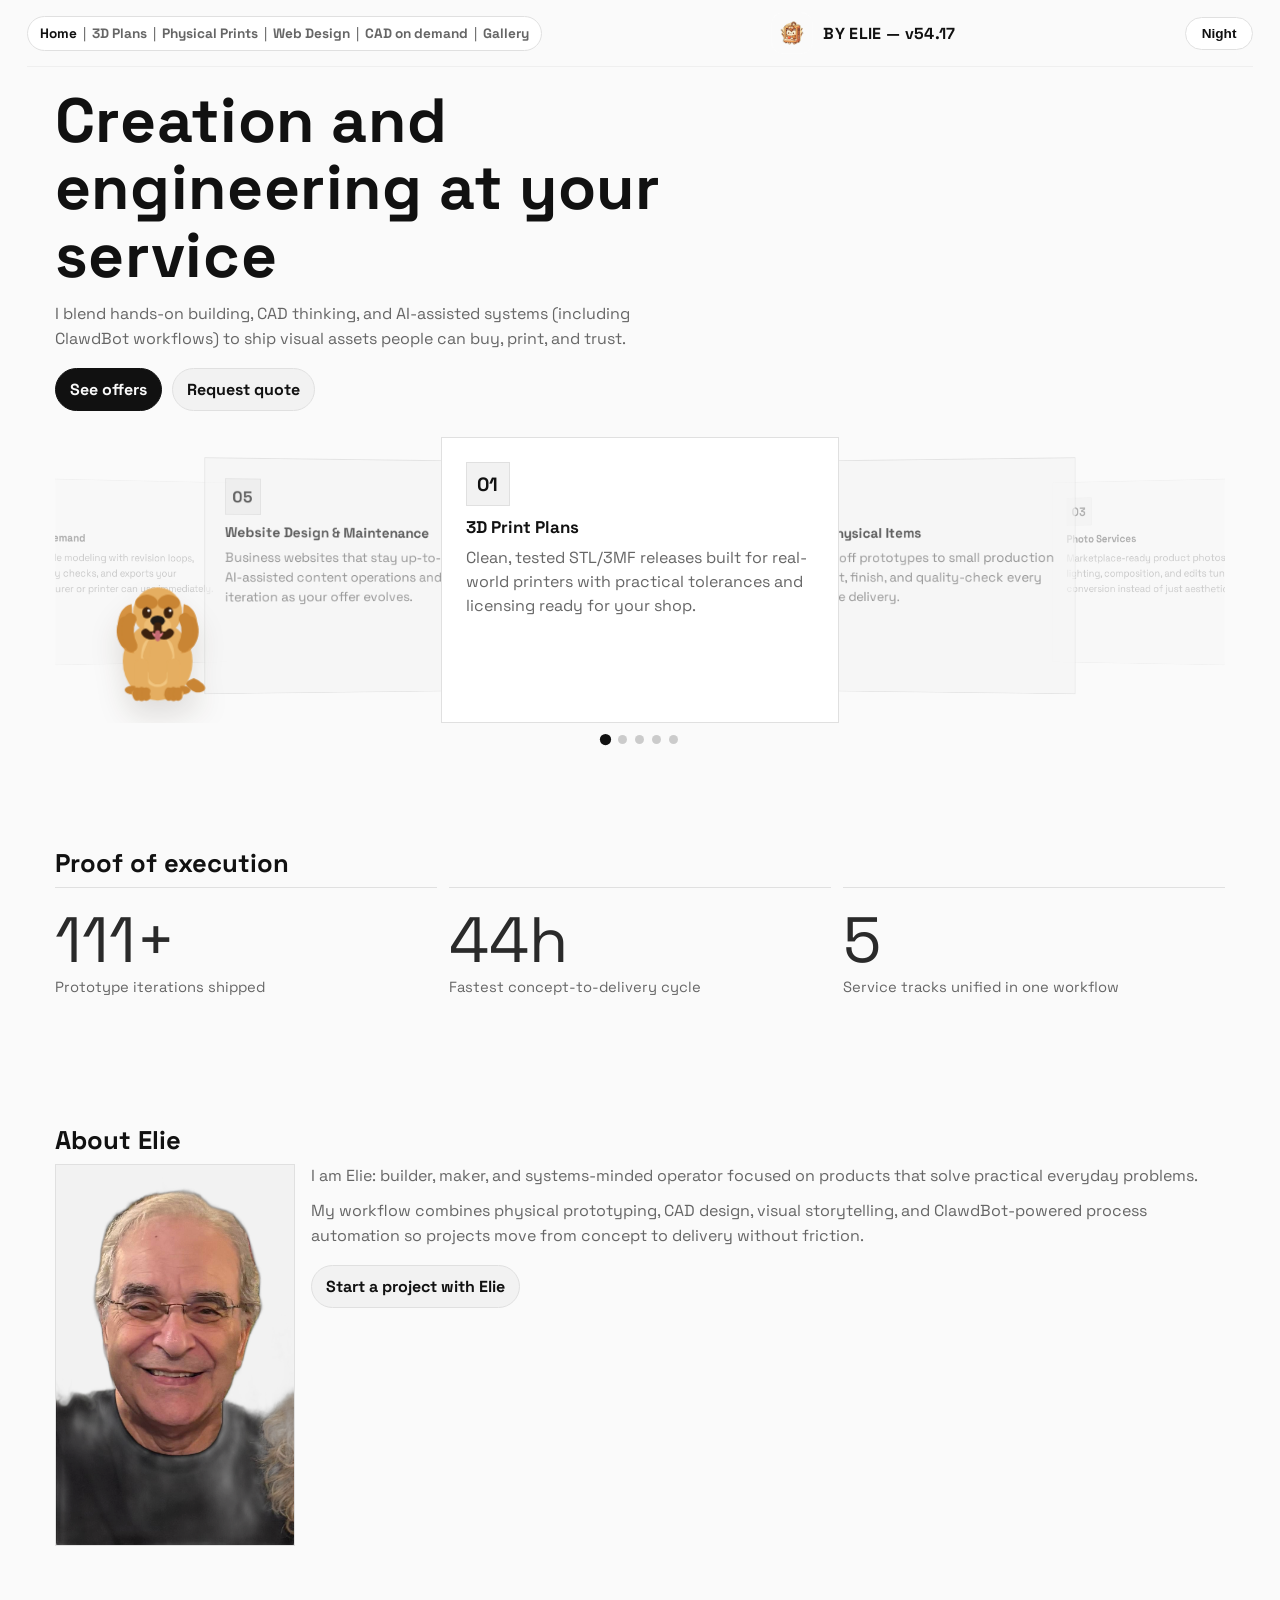
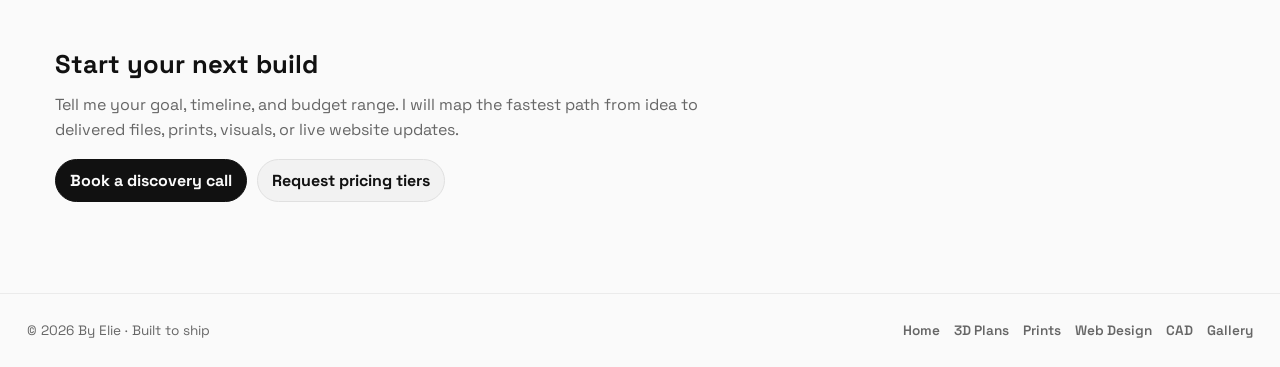
==== commit 3b871458: "byelie: collapse home hero height" ====
--- a/docs/index.html
+++ b/docs/index.html
@@ -13,8 +13,8 @@
       } catch {}
     })();
   </script>
-  <link rel="stylesheet" href="./shared.css?v=54.16"/>
-  <link rel="stylesheet" href="./styles.css?v=54.16"/>
+  <link rel="stylesheet" href="./shared.css?v=54.17"/>
+  <link rel="stylesheet" href="./styles.css?v=54.17"/>
   <link rel="preconnect" href="https://fonts.googleapis.com">
   <link rel="preconnect" href="https://fonts.gstatic.com" crossorigin>
   <link href="https://fonts.googleapis.com/css2?family=Space+Grotesk:wght@400;500;600;700;800&display=swap" rel="stylesheet">
@@ -47,7 +47,7 @@
       <a href="./cad-design.html">CAD on demand</a> <span>|</span>
       <a href="./gallery.html">Gallery</a>
     </nav>
-    <div class="brand"><img class="site-logo" src="./assets/byelie-logo.png" alt="By Elie logo" />BY ELIE — v54.16</div>
+    <div class="brand"><img class="site-logo" src="./assets/byelie-logo.png" alt="By Elie logo" />BY ELIE — v54.17</div>
     <button class="theme-toggle" type="button" data-theme-toggle><span class="mode-light">Night</span><span class="mode-dark">Day</span></button>
   </header>
   <main id="main-content" class="shell">
--- a/docs/shared.css
+++ b/docs/shared.css
@@ -344,8 +344,10 @@
   letter-spacing:.01em;
 }
 .hero-home{
+  min-height:0;
   padding-top:clamp(6px,1.2dvh,12px);
   padding-bottom:clamp(8px,1.6dvh,18px);
+  justify-content:flex-start;
 }
 .hero .lead{max-width:62ch}
 .hero-home + .carousel{
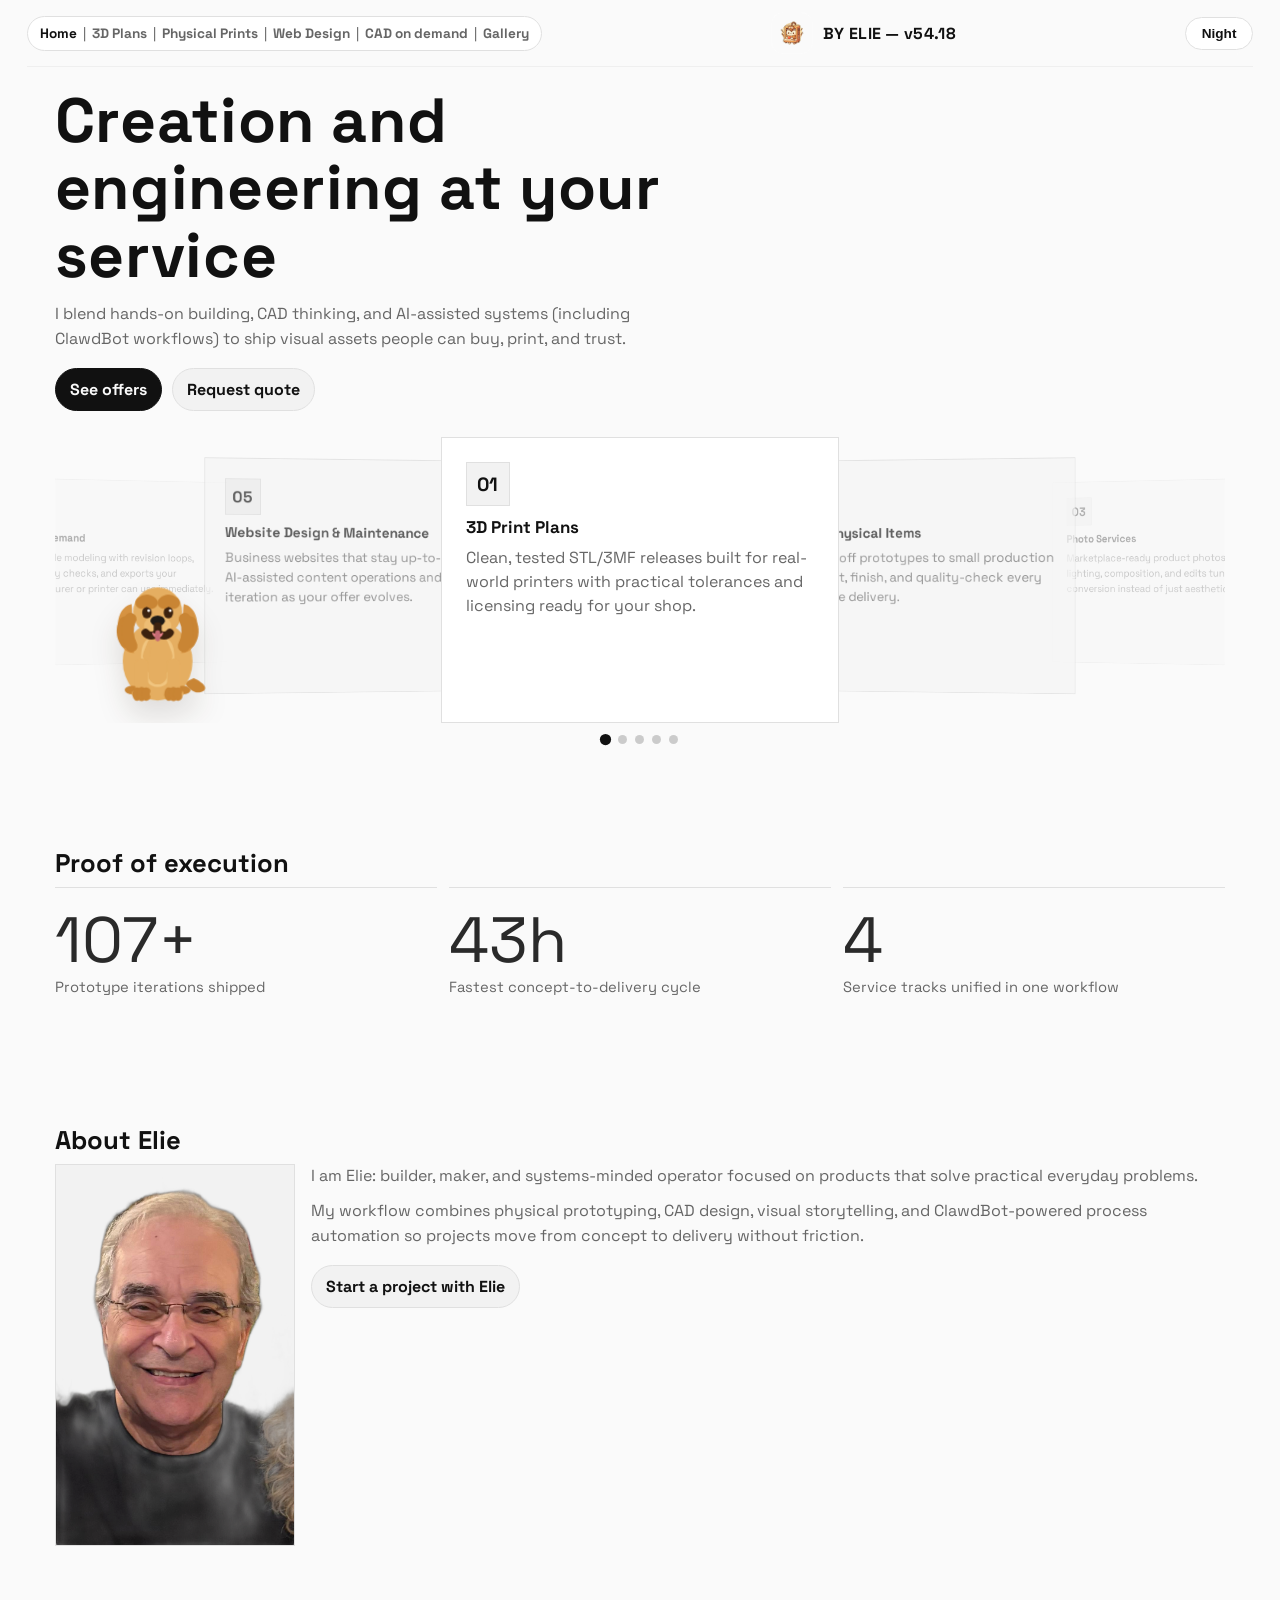
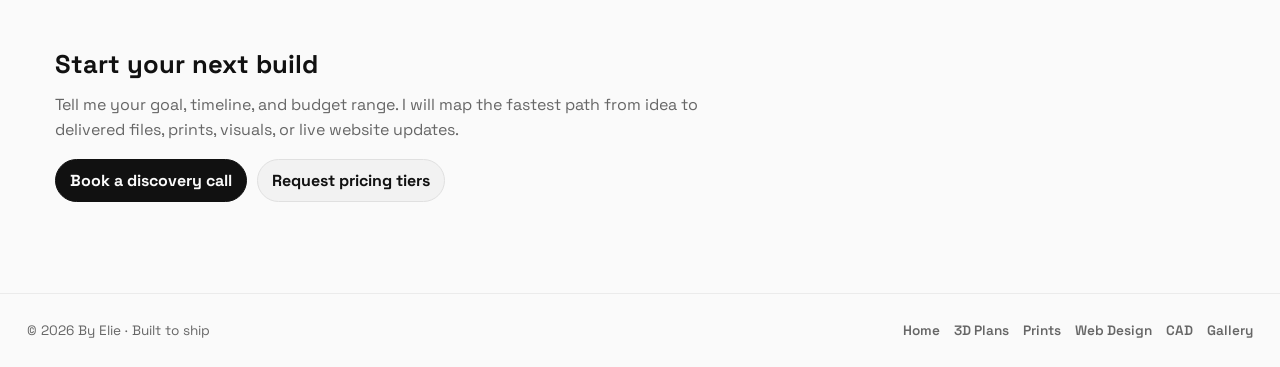
==== commit f46d9500: "byelie: tighten subpage hero spacing" ====
--- a/docs/index.html
+++ b/docs/index.html
@@ -13,8 +13,8 @@
       } catch {}
     })();
   </script>
-  <link rel="stylesheet" href="./shared.css?v=54.17"/>
-  <link rel="stylesheet" href="./styles.css?v=54.17"/>
+  <link rel="stylesheet" href="./shared.css?v=54.18"/>
+  <link rel="stylesheet" href="./styles.css?v=54.18"/>
   <link rel="preconnect" href="https://fonts.googleapis.com">
   <link rel="preconnect" href="https://fonts.gstatic.com" crossorigin>
   <link href="https://fonts.googleapis.com/css2?family=Space+Grotesk:wght@400;500;600;700;800&display=swap" rel="stylesheet">
@@ -47,7 +47,7 @@
       <a href="./cad-design.html">CAD on demand</a> <span>|</span>
       <a href="./gallery.html">Gallery</a>
     </nav>
-    <div class="brand"><img class="site-logo" src="./assets/byelie-logo.png" alt="By Elie logo" />BY ELIE — v54.17</div>
+    <div class="brand"><img class="site-logo" src="./assets/byelie-logo.png" alt="By Elie logo" />BY ELIE — v54.18</div>
     <button class="theme-toggle" type="button" data-theme-toggle><span class="mode-light">Night</span><span class="mode-dark">Day</span></button>
   </header>
   <main id="main-content" class="shell">
--- a/docs/shared.css
+++ b/docs/shared.css
@@ -303,7 +303,12 @@
 .about-grid{display:grid;grid-template-columns:240px 1fr;gap:16px;align-items:start}
 .about-photo{width:100%;border-radius:0;border:1px solid var(--line);display:block;background:var(--surface-2)}
 .about-text p{margin:0 0 10px;color:var(--muted);line-height:1.55}
-.hero{position:relative;overflow:hidden;min-height:var(--hero-min-height);display:flex;flex-direction:column;justify-content:center}
+.hero{position:relative;overflow:hidden;display:flex;flex-direction:column;justify-content:flex-start}
+.hero:not(.hero-home){
+  min-height:0;
+  padding-top:clamp(10px,1.8dvh,18px);
+  padding-bottom:clamp(14px,2.2dvh,24px);
+}
 .footer-note{font-size:.85rem;color:var(--muted);margin:0}
 .site-footer{
   border-top:1px solid color-mix(in srgb,var(--line) 55%,transparent);
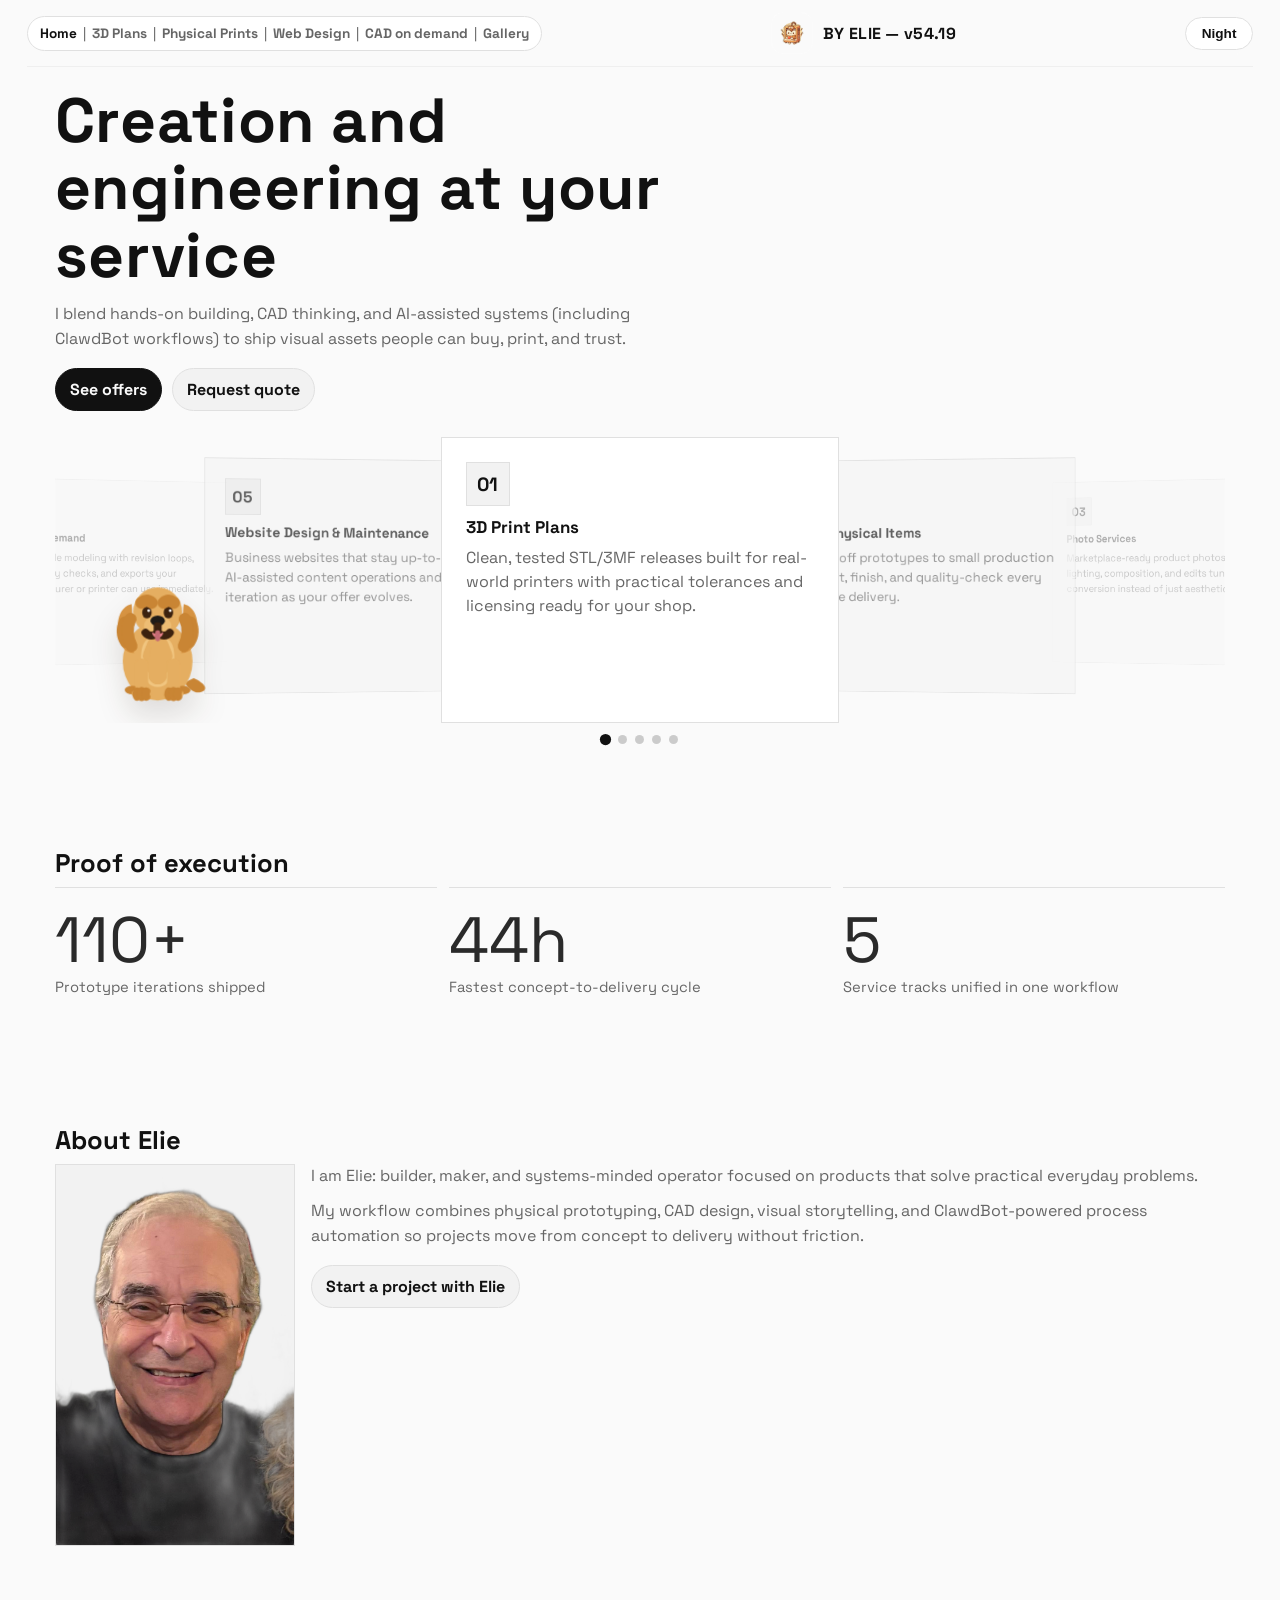
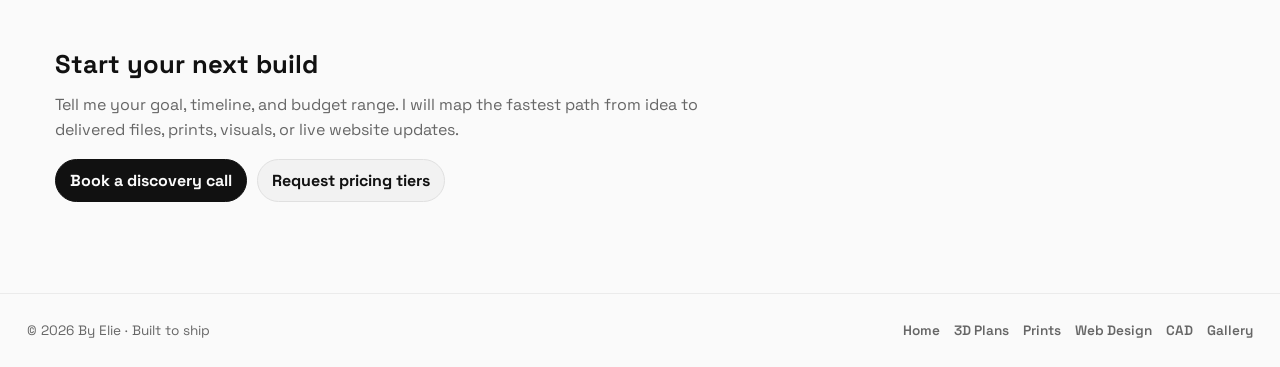
==== commit a388bcce: "byelie: add spaniel to subpage carousels" ====
--- a/docs/index.html
+++ b/docs/index.html
@@ -47,7 +47,7 @@
       <a href="./cad-design.html">CAD on demand</a> <span>|</span>
       <a href="./gallery.html">Gallery</a>
     </nav>
-    <div class="brand"><img class="site-logo" src="./assets/byelie-logo.png" alt="By Elie logo" />BY ELIE — v54.18</div>
+    <div class="brand"><img class="site-logo" src="./assets/byelie-logo.png" alt="By Elie logo" />BY ELIE — v54.19</div>
     <button class="theme-toggle" type="button" data-theme-toggle><span class="mode-light">Night</span><span class="mode-dark">Day</span></button>
   </header>
   <main id="main-content" class="shell">
